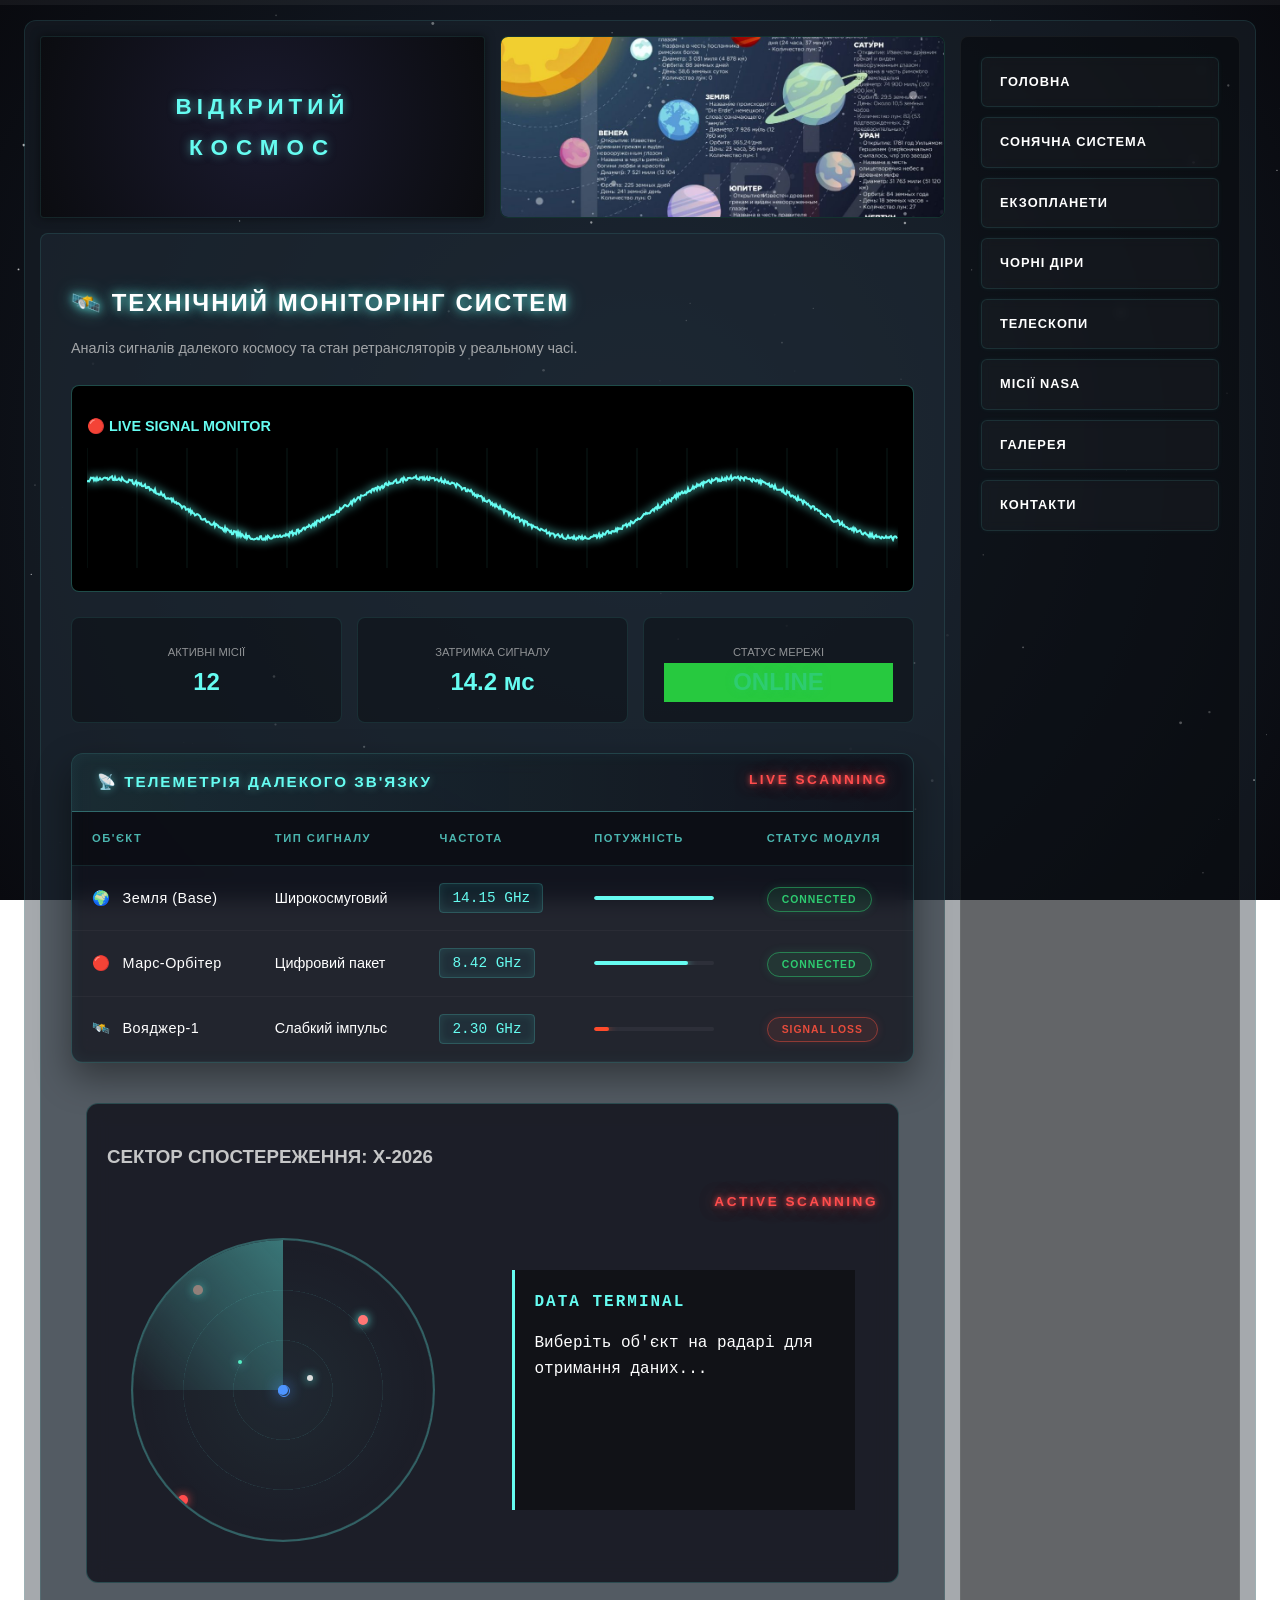
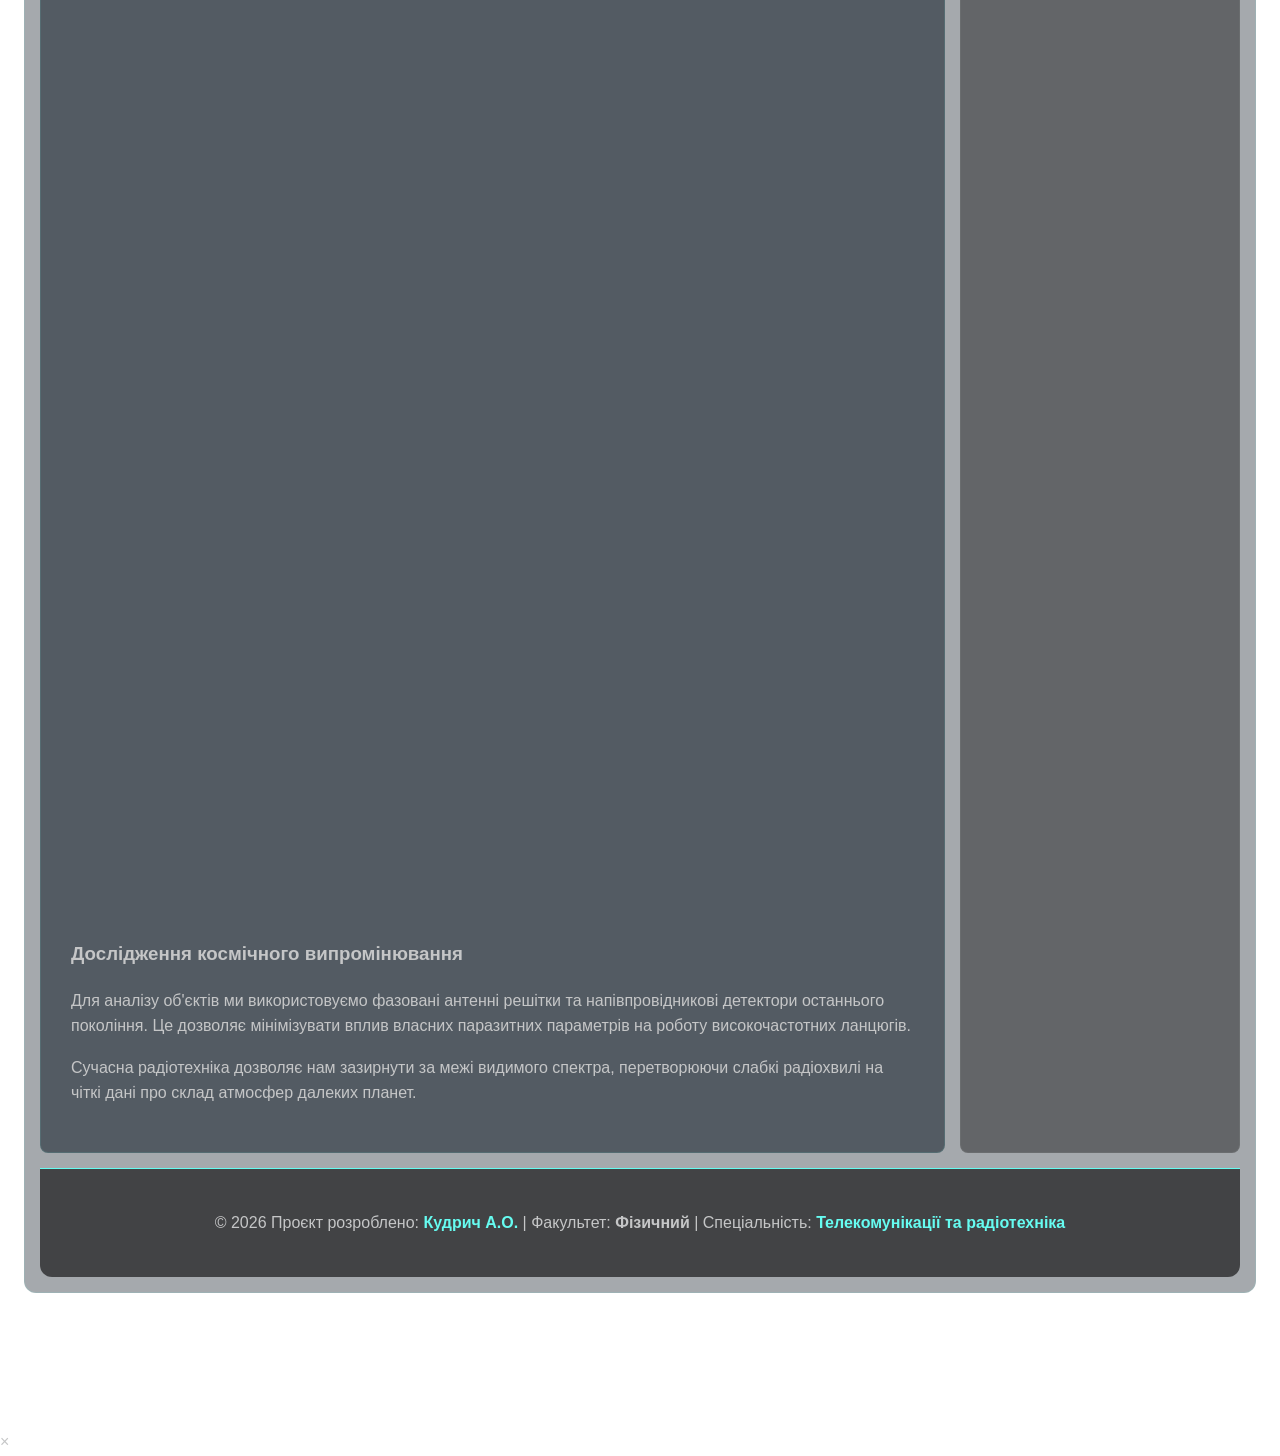
==== index.html @ ce76c68d "Добавив логи" ====
<!DOCTYPE html>
<html lang="uk">
<head>
    <meta charset="UTF-8">
    <meta name="viewport" content="width=device-width, initial-scale=1.0">
    <title>Космічні Дослідження</title>
    <link rel="icon" href="favicon.ico" type="image/x-icon">
    <link rel="stylesheet" href="style.css">
</head>
<body>
<canvas id="stars-canvas"></canvas>
<div id="loader-overlay">
    <div class="loader-content">
        <div class="scanner-line"></div>
        <h2 class="loading-text">INITIALIZING DEEP SPACE LINK...</h2>
        <div class="progress-container">
            <div id="progress-fill"></div>
        </div>
        <p class="system-status">CONNECTED TO UzhNU PHYSICAL FACULTY STATION</p>
    </div>
</div>
    <div class="scroll-container">
    <div class="scroll-indicator" id="progress-bar"></div>
	</div>
    
    <div class="layout-wrapper">
        
        <header class="header">
    <a href="index.html" class="logo-link">
        <h1>
            <span class="glitch-word" data-text="ВІДКРИТИЙ">ВІДКРИТИЙ</span>
            <span class="neon-word">КОСМОС</span>
        </h1>
    </a>
</header>
               
        <div class="image-box">
            <img src="space-img.jpg" alt="Галактика" id="theme-image">
        </div>

        <nav class="menu">
            <ul>
                <li><a href="#">Головна</a></li>
                <li><a href="#">Сонячна система</a></li>
                <li><a href="#">Екзопланети</a></li>
                <li><a href="#">Чорні діри</a></li>
                <li><a href="#">Телескопи</a></li>
                <li><a href="#">Місії NASA</a></li>
                <li><a href="#">Галерея</a></li>
                <li><a href="#">Контакти</a></li>
            </ul>
        </nav>

        <main class="main-content">
            <section class="intro-section">
                <h2>🛰️ ТЕХНІЧНИЙ МОНІТОРІНГ СИСТЕМ</h2>
                <p>Аналіз сигналів далекого космосу та стан ретрансляторів у реальному часі.</p>
            </section>
    
            <div class="signal-container">
                <h3 style="color: var(--accent); font-size: 0.9rem; margin-bottom: 10px;">🔴 LIVE SIGNAL MONITOR</h3>
                <div class="signal-monitor-box">
                    <canvas id="oscilloscope"></canvas>
                </div>
            </div>

            <div class="stats-grid">
                <div class="stat-card">
                    <span class="stat-label">Активні місії</span>
                    <span class="stat-value">12</span>
                </div>
                <div class="stat-card">
                    <span class="stat-label">Затримка сигналу</span>
                    <span class="stat-value" id="signal-delay">14.2 мс</span>
                </div>
                <div class="stat-card">
                    <span class="stat-label">Статус мережі</span>
                    <span class="stat-value green">ONLINE</span>
                </div>
            </div>

            <div class="table-container">
                <div class="table-header-box">
                    <h3>📡 ТЕЛЕМЕТРІЯ ДАЛЕКОГО ЗВ'ЯЗКУ</h3>
                    <span class="live-indicator">LIVE SCANNING</span>
                </div>
                <table class="space-table">
                    <thead>
                        <tr>
                            <th>ОБ'ЄКТ</th>
                            <th>ТИП СИГНАЛУ</th>
                            <th>ЧАСТОТА</th>
                            <th>ПОТУЖНІСТЬ</th>
                            <th>СТАТУС МОДУЛЯ</th>
                        </tr>
                    </thead>
                    <tbody>
                        <tr>
                            <td><div class="obj-name"><span>🌍</span> Земля (Base)</div></td>
                            <td>Широкосмуговий</td>
                            <td><code class="freq" id="freq-earth">14.15 GHz</code></td>
                            <td>
                                <div class="signal-bar"><div class="fill power-bar" style="width: 100%"></div></div>
                            </td>
                            <td><span class="badge status-ok">CONNECTED</span></td>
                        </tr>
                        <tr>
                            <td><div class="obj-name"><span>🔴</span> Марс-Орбітер</div></td>
                            <td>Цифровий пакет</td>
                            <td><code class="freq" id="freq-mars">8.42 GHz</code></td>
                            <td>
                                <div class="signal-bar"><div class="fill power-bar" style="width: 78%"></div></div>
                            </td>
                            <td><span class="badge status-ok">CONNECTED</span></td>
                        </tr>
                        <tr>
                            <td><div class="obj-name"><span>🛰️</span> Вояджер-1</div></td>
                            <td>Слабкий імпульс</td>
                            <td><code class="freq" id="freq-voyager">2.30 GHz</code></td>
                            <td>
                                <div class="signal-bar"><div class="fill warning power-bar" style="width: 12%"></div></div>
                            </td>
                            <td><span class="badge status-error">SIGNAL LOSS</span></td>
                        </tr>
                    </tbody>
                </table>
            </div>
			
			<section class="radar-section">
    <div class="radar-card">
        <div class="radar-header">
            <h3><i class="fas fa-satellite-dish"></i> СЕКТОР СПОСТЕРЕЖЕННЯ: X-2026</h3>
            <span class="live-indicator">ACTIVE SCANNING</span>
        </div>
        
        <div class="radar-main">
            <div class="radar-display">
                <div class="radar-sweep"></div>
                <div class="radar-circles"></div>
                
                <div class="satellite-point" id="earth-target" onclick="showInfo('EARTH-01', 'Земля (Base)', '0 km', '14.15 GHz', 'STABLE')"></div>
				<div class="satellite-point" id="moon-target" onclick="showInfo('LUNA-02', 'Місяць', '384,400 km', '2.1 GHz', 'STABLE')"></div>
				<div class="satellite-point" id="mars-target" onclick="showInfo('MARS-ORB', 'Марс-Орбітер', '225 млн км', '8.42 GHz', 'STABLE')"></div>
				<div class="satellite-point" id="starlink-target" onclick="showInfo('SL-1024', 'Starlink-K1', '550 km', '12.5 GHz', 'ACTIVE')"></div>
				<div class="satellite-point" id="cassini-target" onclick="showInfo('CSSN-09', 'Кассіні (Archive)', '1.4 млрд км', 'X-band', 'NO SIGNAL')"></div>
				<div class="satellite-point" id="voyager-target" onclick="showInfo('VYGR-1', 'Вояджер-1', '24 млрд км', '2.29 GHz', 'WEAK')"></div>
            </div>

            <div class="info-panel" id="info-panel">
                <div class="panel-glitch">DATA TERMINAL</div>
                <div id="target-details">
                    <p class="placeholder">Виберіть об'єкт на радарі для отримання даних...</p>
                </div>
				
            </div>
        </div>
    </div>
</section>

<section id="solar-system-view" class="fade-in-section" style="margin-top: 50px;">
    <h2 style="color: #66fcf1; font-family: monospace; text-align: center;">СИСТЕМА МОНІТОРИНГУ СОНЯЧНОЇ СИСТЕМИ</h2>
    <div style="width: 100%; height: 600px; border: 1px solid #66fcf1; border-radius: 10px; overflow: hidden; box-shadow: 0 0 20px rgba(102, 252, 241, 0.3);">
        <iframe 
            src="https://eyes.nasa.gov/apps/solar-system/#/home" 
            width="100%" 
            height="100%" 
            frameborder="0" 
            allowfullscreen>
        </iframe>
    </div>
</section>

<section class="log-section fade-in-section">
    <div class="terminal-window">
        <div class="terminal-header">
            <span class="dot red"></span>
            <span class="dot yellow"></span>
            <span class="dot green"></span>
            <span class="terminal-title">SYSTEM_LOG_STREAM: VOYAGER_LINK</span>
        </div>
        <div id="log-container" class="terminal-body">
            </div>
    </div>
</section>

            <section class="details-section">
                <h3>Дослідження космічного випромінювання</h3>
                <p>Для аналізу об'єктів ми використовуємо фазовані антенні решітки та напівпровідникові детектори останнього покоління. Це дозволяє мінімізувати вплив власних паразитних параметрів на роботу високочастотних ланцюгів.</p>
                <p>Сучасна радіотехніка дозволяє нам зазирнути за межі видимого спектра, перетворюючи слабкі радіохвилі на чіткі дані про склад атмосфер далеких планет.</p>
            </section>
        </main>

        <footer class="footer">
            <p>© 2026 Проєкт розроблено: <span class="highlight">Кудрич А.О.</span> | Факультет: <b>Фізичний</b> | Спеціальність: <span class="highlight">Телекомунікації та радіотехніка</span></p>
        </footer>

    </div>
	
	
	<div class="monitor-card fade-in-section">...</div>
<div class="telemetry-table fade-in-section">...</div>
<div class="radar-section fade-in-section">...</div>

    <div id="imageModal" class="modal">
        <span class="close">&times;</span>
        <img class="modal-content" id="img01">
    </div>
	
	<div id="signal-modal" class="modal-overlay">
    <div class="modal-window">
        <div class="modal-header">
            <span class="status-dot"></span>
            <span class="title">SYSTEM TRANSMISSION</span>
        </div>
        <div class="modal-body">
            <i class="fas fa-satellite-dish pulse-icon"></i>
            <p id="signal-status-text">Ініціалізація зв'язку...</p>
            <div class="mini-progress">
                <div class="mini-bar"></div>
            </div>
        </div>
        <div class="modal-footer">
            <button onclick="closeSignalModal()" class="modal-btn">ПРИЙНЯТИ</button>
        </div>
    </div>
</div>	
<script>
    window.onscroll = function() {
        let winScroll = document.body.scrollTop || document.documentElement.scrollTop;
        let height = document.documentElement.scrollHeight - document.documentElement.clientHeight;
        let scrolled = (winScroll / height) * 100;
        document.getElementById("progress-bar").style.width = scrolled + "%";
    };
</script>
    <script src="script.js"></script>
</body>
</html>
---- style.css ----
/* --- 1. ПЕРЕМІННІ --- */
:root {
    --bg-dark: #0b0c10;
    --bg-panel: #1f2833;
    --accent: #66fcf1;
    --text-main: #c5c6c7;
    --text-light: #ffffff;
    --header-gradient: linear-gradient(135deg, #0f0c29, #302b63, #24243e);
}

body {
    margin: 0;
    font-family: 'Segoe UI', Roboto, sans-serif;
    color: #c5c6c7;
    line-height: 1.6;
    background: radial-gradient(circle at 50% 50%, #1b2735 0%, #090a0f 100%);
    background-attachment: fixed;
}

/* --- 2. СТРУКТУРА LAYOUT --- */
.layout-wrapper {
    max-width: 1200px;
    margin: 20px auto;
    padding: 15px;
    background-color: rgba(31, 40, 51, 0.4);
    border: 1px solid rgba(102, 252, 241, 0.1);
    border-radius: 12px;
    display: grid;
    grid-template-columns: 1fr 1fr 280px;
    grid-template-areas: 
        "header image menu"
        "main main menu"
        "footer footer footer";
    gap: 15px;
}

/* --- 3. HEADER & IMAGE --- */
.header {
    grid-area: header;
    background: radial-gradient(circle at center, #1a1a2e 0%, #0b0c10 100%);
    padding: 15px;
    display: flex;
    align-items: center;
    justify-content: center;
    border-radius: 4px;
    text-align: center;
    border: 1px solid rgba(102, 252, 241, 0.1);
    box-shadow: 0 0 10px rgba(0, 0, 0, 0.5);
    overflow: hidden; /* Щоб гліч не вилазив */
    position: relative;
}

.logo-link { text-decoration: none; color: white; width: 100%; text-align: center; }

.header h1 {
    margin: 0;
    font-size: 1.8rem;
    font-weight: 300;
    text-transform: uppercase;
    letter-spacing: 5px;
}

.glitch-word {
    color: white;
    font-size: 1.8rem;
    position: relative;
    display: inline-block;
    animation: glitch-pulse 5s infinite alternate; /* Легке мерехтіння */
}

.glitch-word::before,
.glitch-word::after {
    content: attr(data-text); /* Текст береться з HTML атрибуту */
    position: absolute;
    top: 0;
    left: 0;
    width: 100%;
    height: 100%;
    opacity: 0.8;
}

/* Червоний зсув глічу */
.glitch-word::before {
    color: var(--glitch-red);
    z-index: -1;
    transform: translate(-1px, 1px);
    animation: glitch-red 0.3s steps(2, end) infinite;
}

/* Синій зсув глічу */
.glitch-word::after {
    color: var(--glitch-blue);
    z-index: -2;
    transform: translate(1px, -1px);
    animation: glitch-blue 0.3s steps(2, end) infinite;
}

.neon-word {
    display: block; /* Зробимо його на новому рядку */
    font-weight: 800;
    color: var(--accent);
    font-size: 1.4rem;
    letter-spacing: 8px;
    margin-top: 5px;
    /* ПОТУЖНЕ НЕОНОВЕ СЯЙВО */
    text-shadow: 
        0 0 5px var(--accent), 
        0 0 10px var(--accent), 
        0 0 20px var(--accent), 
        0 0 40px rgba(102, 252, 241, 0.5);
    animation: neon-pulse 1.5s ease-in-out infinite alternate;
}
@keyframes neon-pulse {
    from {
        text-shadow: 0 0 5px var(--accent), 0 0 10px var(--accent), 0 0 20px var(--accent), 0 0 40px rgba(102, 252, 241, 0.5);
    }
    to {
        text-shadow: 0 0 10px var(--accent), 0 0 20px var(--accent), 0 0 30px rgba(102, 252, 241, 0.8), 0 0 60px rgba(102, 252, 241, 0.6);
    }
}

.header h1 span {
    display: block;
    color: var(--accent);
    font-weight: 800;
    font-size: 1.4rem;
    text-shadow: 0 0 10px rgba(102, 252, 241, 0.5);
}

.image-box {
    grid-area: image;
    background: #000;
    border-radius: 8px;
    max-height: 180px;
    overflow: hidden; /* Обов'язково, щоб картинка не вилазила за межі при збільшенні */
    border: 1px solid rgba(102, 252, 241, 0.2);
    cursor: pointer; /* Показує, що на фото можна клікнути */
}
.image-box img {
    width: 100%;
    height: 100%;
    object-fit: cover;
    transition: transform 0.5s cubic-bezier(0.165, 0.84, 0.44, 1); /* Плавний перехід */
}

.image-box:hover img {
    transform: scale(1.1); /* Збільшення фото на 10% */
    filter: brightness(1.1); /* Трохи додаємо яскравості */
}

/* --- 4. МЕНЮ (GLASSMORPHISM) --- */
.menu {
    grid-area: menu;
    background: rgba(0, 0, 0, 0.4);
    padding: 20px;
    border-radius: 8px;
    border: 1px solid rgba(255, 255, 255, 0.05);
}

.menu ul {
    list-style: none;
    padding: 0;
    margin: 0;
    display: flex;
    flex-direction: column;
    gap: 10px;
}

.menu li a {
   display: block;
    padding: 14px 18px;
    background: rgba(255, 255, 255, 0.03);
    color: var(--text-light);
    text-decoration: none;
    text-transform: uppercase;
    font-size: 0.8rem;
    font-weight: 600;
    letter-spacing: 1px;
    border-radius: 6px;
    border: 1px solid rgba(102, 252, 241, 0.1);
    backdrop-filter: blur(5px);
    transition: all 0.3s ease;
    box-shadow: 0 0 5px rgba(102, 252, 241, 0.05);
}

.menu li a:hover {
   background: rgba(102, 252, 241, 0.1);
    color: var(--accent);
    border-color: var(--accent);
    box-shadow: 0 0 15px rgba(102, 252, 241, 0.3);
    text-shadow: 0 0 8px rgba(102, 252, 241, 0.5);
    transform: translateY(-2px); 
}

/* --- 5. ОСНОВНИЙ КОНТЕНТ ТА ЯСКРАВИЙ ЗАГОЛОВОК --- */
.main-content {
    grid-area: main;
    background: rgba(31, 40, 51, 0.6);
    padding: 30px;
    border-radius: 8px;
    border: 1px solid rgba(102, 252, 241, 0.1);
}

.intro-section h2 {
    color: #ffffff; /* Чистий білий */
    text-transform: uppercase;
    font-size: 1.5rem;
    letter-spacing: 2px;
    margin-bottom: 5px;
    /* Потужне неонове світіння */
    text-shadow: 
        0 0 10px rgba(102, 252, 241, 0.8), 
        0 0 20px rgba(102, 252, 241, 0.4);
}

.intro-section p {
    color: var(--text-main);
    opacity: 0.8;
    font-size: 0.9rem;
}

.signal-container {
    background: #000;
    border: 1px solid rgba(102, 252, 241, 0.3);
    border-radius: 8px;
    padding: 15px;
    margin: 25px 0;
}

#oscilloscope { width: 100%; height: 120px; }

/* Картки статистики */
.stats-grid {
    display: grid;
    grid-template-columns: repeat(3, 1fr);
    gap: 15px;
    margin-bottom: 30px;
}

.stat-card {
    background: rgba(0, 0, 0, 0.3);
    padding: 20px;
    border-radius: 8px;
    border-bottom: 3px solid var(--accent);
    text-align: center;
    border: 1px solid rgba(102, 252, 241, 0.1);
}

.stat-label { font-size: 0.7rem; text-transform: uppercase; opacity: 0.7; }
.stat-value { display: block; font-size: 1.5rem; font-weight: bold; color: var(--accent); }
.stat-value.green { color: #2ecc71; text-shadow: 0 0 10px rgba(46, 204, 113, 0.3); }

/* --- 6. ТАБЛИЦЯ ТЕЛЕМЕТРІЇ (DARK & NEON) --- */
.table-container {
    background: rgba(15, 15, 25, 0.7); /* Глибокий темний колір з прозорістю */
    border-radius: 12px;
    border: 1px solid rgba(102, 252, 241, 0.2);
    overflow: hidden;
    margin-top: 30px;
    box-shadow: 0 15px 35px rgba(0, 0, 0, 0.4), inset 0 0 15px rgba(102, 252, 241, 0.05);
    backdrop-filter: blur(10px); /* Ефект матового скла */
}

.table-header-box {
    background: linear-gradient(90deg, rgba(102, 252, 241, 0.1), transparent);
    padding: 15px 25px;
    border-bottom: 1px solid rgba(102, 252, 241, 0.3);
    display: flex;
    justify-content: space-between;
    align-items: center;
}

.table-header-box h3 {
    margin: 0;
    color: var(--accent);
    font-size: 0.95rem;
    text-transform: uppercase;
    letter-spacing: 2px;
    text-shadow: 0 0 8px rgba(102, 252, 241, 0.4);
}

.space-table {
    width: 100%;
    border-collapse: collapse;
}

.space-table th {
    background: rgba(0, 0, 0, 0.3);
    color: rgba(102, 252, 241, 0.7); /* Напівпрозорий бірюзовий */
    padding: 18px 20px;
    text-align: left;
    font-size: 0.7rem;
    text-transform: uppercase;
    letter-spacing: 1.5px;
    border-bottom: 1px solid rgba(102, 252, 241, 0.1);
}

.space-table td {
    padding: 20px;
    color: #ffffff;
    font-size: 0.9rem;
    border-bottom: 1px solid rgba(255, 255, 255, 0.03);
    vertical-align: middle;
}

.obj-name {
    display: flex;
    align-items: center;
    gap: 12px;
    font-weight: 500;
    letter-spacing: 0.5px;
}

.freq {
    color: var(--accent);
    font-family: 'Consolas', 'Monaco', monospace;
    background: rgba(0, 255, 242, 0.05);
    padding: 6px 12px;
    border-radius: 4px;
    border: 1px solid rgba(102, 252, 241, 0.2);
    box-shadow: inset 0 0 10px rgba(102, 252, 241, 0.1);
}

.signal-bar {
    width: 120px;
    height: 4px;
    background: rgba(255, 255, 255, 0.05);
    border-radius: 10px;
    overflow: hidden;
    position: relative;
}

.fill {
    height: 100%;
    background: var(--accent);
    box-shadow: 0 0 10px var(--accent);
    border-radius: 10px;
}

.fill.warning {
    background: #ff4b2b;
    box-shadow: 0 0 10px #ff4b2b;
}

.badge {
    padding: 6px 14px;
    border-radius: 20px;
    font-size: 0.65rem;
    font-weight: 800;
    text-transform: uppercase;
    letter-spacing: 1px;
}

 .status-ok {
    background: rgba(46, 204, 113, 0.1);
    color: #2ecc71;
    border: 1px solid rgba(46, 204, 113, 0.5);
    box-shadow: 0 0 10px rgba(46, 204, 113, 0.15);
}

.status-error {
    background: rgba(231, 76, 60, 0.1);
    color: #e74c3c;
    border: 1px solid rgba(231, 76, 60, 0.5);
    box-shadow: 0 0 10px rgba(231, 76, 60, 0.15);
}

/* Підсвітка рядка при наведенні */
.space-table tr:hover td {
    background: rgba(102, 252, 241, 0.03);
    transition: background 0.3s;
}

/* Червоний індикатор живого сканування (з гліч-ефектом) */
.live-indicator {
    color: #ff4d4d; /* Яскраво-червоний колір */
    font-size: 0.85rem;
    font-weight: bold;
    letter-spacing: 2.5px;
    text-transform: uppercase;
    text-align: right; /* Вирівнювання по правому краю, як на фото */
    display: block;
    margin-bottom: 5px;

    /* ПОТУЖНЕ ЧЕРВОНЕ СЯЙВО (GLOW) */
    text-shadow: 
        0 0 5px rgba(255, 77, 77, 0.9), 
        0 0 15px rgba(255, 77, 77, 0.6), 
        0 0 30px rgba(255, 77, 77, 0.3);

    /* Анімація мерехтіння */
    animation: live-blink 2s ease-in-out infinite alternate;
}

/* --- 7. FOOTER --- */
footer {
    grid-area: footer;
    padding: 25px;
    text-align: center;
    background: rgba(0, 0, 0, 0.6);
    border-top: 1px solid var(--accent);
    border-radius: 0 0 12px 12px;
}

.highlight { color: var(--accent); font-weight: bold; }

/* --- 8. ПРОГРЕС-БАР СКРОЛУ --- */
.scroll-container { 
    position: fixed; 
    top: 0; 
    left: 0;
    width: 100%; 
    height: 5px; /* Трохи збільшив висоту для видимості */
    background: rgba(255, 255, 255, 0.05); /* Напівпрозорий фон */
    z-index: 9999; 
}

.scroll-indicator { 
    height: 100%; 
    background: var(--accent); /* Твій бірюзовий колір */
    width: 0%; /* Початкова ширина */
    box-shadow: 0 0 15px var(--accent), 0 0 5px #fff; 
    transition: width 0.1s ease-out;
}

@media (max-width: 850px) {
    .layout-wrapper {
        grid-template-columns: 1fr;
        grid-template-areas: "header" "image" "menu" "main" "footer";
    }
}

/* Контейнер секції */
.radar-section {
    margin-top: 40px;
    padding: 0 15px;
}

.radar-card {
    background: rgba(15, 15, 25, 0.8);
    border: 1px solid rgba(102, 252, 241, 0.2);
    border-radius: 12px;
    padding: 20px;
    backdrop-filter: blur(10px);
}

.radar-main {
    display: flex;
    gap: 30px;
    align-items: center;
    justify-content: space-around;
    padding: 20px 0;
}

/* Радар */
.radar-display {
    width: 300px;
    height: 300px;
    border-radius: 50%;
    border: 2px solid rgba(102, 252, 241, 0.3);
    position: relative;
    background: radial-gradient(circle, rgba(102, 252, 241, 0.05) 0%, transparent 70%);
    overflow: hidden;
}

/* Кола сітки */
.radar-circles {
    position: absolute;
    width: 100%;
    height: 100%;
    background-image: repeating-radial-gradient(circle, transparent 0, transparent 49px, rgba(102, 252, 241, 0.1) 50px);
}

/* Промінь, що сканує */
.radar-sweep {
    position: absolute;
    width: 50%;
    height: 50%;
    background: linear-gradient(45deg, transparent, rgba(102, 252, 241, 0.4));
    top: 0; left: 0;
    transform-origin: bottom right;
    border-radius: 100% 0 0 0;
    animation: sweep 4s linear infinite;
}

@keyframes sweep {
    from { transform: rotate(0deg); }
    to { transform: rotate(360deg); }
}

/* Точки супутників */
.satellite-point {
    width: 10px;
    height: 10px;
    background: var(--accent);
    border-radius: 50%;
    position: absolute;
    cursor: pointer;
    box-shadow: 0 0 10px var(--accent);
    z-index: 10;
    transition: transform 0.3s;
}

.satellite-point:hover {
    transform: scale(1.5);
    background: #fff;
}
/* Інфо-панель */
.info-panel {
    width: 300px;
    min-height: 200px;
    background: rgba(0, 0, 0, 0.4);
    border-left: 3px solid var(--accent);
    padding: 20px;
    font-family: 'Courier New', monospace;
    color: var(--text-light);
}

.panel-glitch {
    font-weight: bold;
    color: var(--accent);
    margin-bottom: 15px;
    letter-spacing: 2px;
}

.detail-row {
    margin-bottom: 8px;
    font-size: 0.85rem;
}

.detail-label { color: rgba(102, 252, 241, 0.6); }

/* Координати для нових точок */
#earth-target { top: 50%; left: 50%; transform: translate(-50%, -50%); background: #4d94ff; box-shadow: 0 0 15px #4d94ff; }
#moon-target { top: 45%; left: 58%; width: 6px; height: 6px; background: #ddd; }
#mars-target { top: 25%; left: 75%; background: #ff7675; }
#starlink-target { top: 40%; left: 35%; width: 4px; height: 4px; background: #55efc4; }
#cassini-target { top: 15%; left: 20%; background: #fab1a0; opacity: 0.5; }
#voyager-target { top: 85%; left: 15%; background: #ff4d4d; box-shadow: 0 0 10px #ff4d4d; }

/* Додамо пульсацію для активних об'єктів */
@keyframes pulse {
    0% { transform: scale(1); opacity: 1; }
    100% { transform: scale(1.5); opacity: 0.4; }
}

#earth-target::after {
    content: '';
    position: absolute;
    width: 100%; height: 100%;
    border-radius: 50%;
    border: 1px solid #4d94ff;
    animation: pulse 2s infinite;
}

/* Оверлей (затемнення фону) */
.modal-overlay {
    display: none; /* Сховано за замовчуванням */
    position: fixed;
    top: 0; left: 0;
    width: 100%; height: 100%;
    background: rgba(0, 0, 0, 0.7);
    backdrop-filter: blur(5px);
    z-index: 9999;
    align-items: center;
    justify-content: center;
}

/* Саме вікно */
.modal-window {
    width: 350px;
    background: #0b0c10;
    border: 1px solid #66fcf1;
    box-shadow: 0 0 30px rgba(102, 252, 241, 0.3);
    border-radius: 5px;
    overflow: hidden;
    animation: modalSlideIn 0.3s ease-out;
}

@keyframes modalSlideIn {
    from { opacity: 0; transform: scale(0.8); }
    to { opacity: 1; transform: scale(1); }
}

/* Шапка вікна */
.modal-header {
    background: rgba(102, 252, 241, 0.1);
    padding: 10px 15px;
    border-bottom: 1px solid rgba(102, 252, 241, 0.2);
    display: flex;
    align-items: center;
    gap: 10px;
}

.status-dot {
    width: 8px; height: 8px;
    background: #00ff88;
    border-radius: 50%;
    box-shadow: 0 0 5px #00ff88;
}

.modal-header .title {
    font-size: 0.7rem;
    letter-spacing: 2px;
    color: #66fcf1;
}

/* Тіло вікна */
.modal-body {
    padding: 30px 20px;
    text-align: center;
    color: #c5c6c7;
}

.pulse-icon {
    font-size: 2rem;
    color: #66fcf1;
    margin-bottom: 15px;
    display: block;
}

/* Смужка завантаження */
.mini-progress {
    width: 100%; height: 4px;
    background: rgba(102, 252, 241, 0.1);
    margin-top: 20px;
    border-radius: 2px;
    overflow: hidden;
}

.mini-bar {
    width: 100%; height: 100%;
    background: #66fcf1;
    animation: barFill 1.5s ease-in-out;
}

@keyframes barFill {
    from { width: 0; }
    to { width: 100%; }
}

/* Кнопка */
.modal-btn {
    width: 100%;
    background: transparent;
    border: none;
    border-top: 1px solid rgba(102, 252, 241, 0.2);
    padding: 15px;
    color: #66fcf1;
    cursor: pointer;
    font-size: 0.8rem;
    letter-spacing: 2px;
    transition: 0.3s;
}

.modal-btn:hover {
    background: rgba(102, 252, 241, 0.1);
}

.terminal-btn {
    background: transparent;
    color: #66fcf1;
    border: 1px solid #66fcf1;
    padding: 10px 20px;
    font-family: 'Courier New', monospace;
    font-size: 0.8rem;
    font-weight: bold;
    text-transform: uppercase;
    letter-spacing: 2px;
    cursor: pointer;
    position: relative;
    overflow: hidden;
    transition: all 0.3s ease;
    
    /* Зрізані кути для Sci-Fi вигляду */
    clip-path: polygon(10% 0, 100% 0, 100% 70%, 90% 100%, 0 100%, 0 30%);
    
    /* Тінь/Сяйво */
    box-shadow: inset 0 0 10px rgba(102, 252, 241, 0.2);
}

/* Ефект при наведенні */
.terminal-btn:hover {
    background: rgba(102, 252, 241, 0.1);
    box-shadow: 0 0 20px rgba(102, 252, 241, 0.5), inset 0 0 15px rgba(102, 252, 241, 0.3);
    text-shadow: 0 0 8px #66fcf1;
    padding-left: 25px; /* Легке зміщення тексту */
}

/* Декоративна лінія збоку */
.terminal-btn::before {
    content: '';
    position: absolute;
    top: 0; left: -100%;
    width: 100%; height: 100%;
    background: linear-gradient(90deg, transparent, rgba(102, 252, 241, 0.4), transparent);
    transition: 0.5s;
}

.terminal-btn:hover::before {
    left: 100%;
}

/* Початковий стан для всіх блоків, які мають з'явитися */
.fade-in-section {
    opacity: 0;
    transform: translateY(20px);
    transition: opacity 0.8s ease-out, transform 0.8s ease-out;
}

/* Клас, який ми будемо додавати через JavaScript */
.fade-in-section.visible {
    opacity: 1;
    transform: translateY(0);
}

/* Екран завантаження */
#loader-overlay {
    position: fixed;
    top: 0; left: 0;
    width: 100%; height: 100%;
    background: #0b0c10;
    z-index: 9999;
    display: flex;
    align-items: center; justify-content: center;
    transition: opacity 0.8s ease;
}

.loading-text {
    color: #66fcf1;
    font-family: 'Courier New', monospace;
    letter-spacing: 5px;
    margin-bottom: 20px;
    font-size: 1.2rem;
}

.progress-container {
    width: 300px;
    height: 4px;
    background: rgba(102, 252, 241, 0.1);
    border-radius: 2px;
}

#progress-fill {
    width: 0%;
    height: 100%;
    background: #66fcf1;
    box-shadow: 0 0 15px #66fcf1;
    transition: width 1.5s ease-in-out;
}

/* Стилі для контенту, який з'являється поступово */
.fade-in-section {
    opacity: 0;
    transform: translateY(30px);
    transition: all 0.8s cubic-bezier(0.4, 0, 0.2, 1);
}

.fade-in-section.visible {
    opacity: 1;
    transform: translateY(0);
}

#stars-canvas {
    position: fixed;
    top: 0;
    left: 0;
    width: 100%;
    height: 100%;
    z-index: -1; /* Зірки за контентом */
    pointer-events: none; /* Щоб мишка прозоро проходила крізь них до кнопок */
    background: transparent; 
}

.solar-system-container {
    margin: 40px auto;
    max-width: 1000px;
    border: 1px solid rgba(102, 252, 241, 0.3);
    background: rgba(11, 12, 16, 0.8);
    border-radius: 8px;
    overflow: hidden;
}

.iframe-wrapper {
    position: relative;
    padding-bottom: 56.25%; /* Співвідношення сторін 16:9 */
    height: 0;
}

.iframe-wrapper iframe {
    position: absolute;
    top: 0; left: 0;
    width: 100%; height: 100%;
    border: none;
    filter: hue-rotate(180deg) brightness(0.8) contrast(1.2); /* Підганяємо під твій неоновий колір */
}

.terminal-window {
    background: rgba(10, 10, 15, 0.9);
    border: 1px solid #66fcf1;
    border-radius: 5px;
    margin: 20px auto;
    max-width: 1000px;
    box-shadow: 0 0 15px rgba(102, 252, 241, 0.2);
    font-family: 'Courier New', monospace;
}

.terminal-header {
    background: rgba(102, 252, 241, 0.1);
    padding: 8px;
    border-bottom: 1px solid #66fcf1;
    display: flex;
    align-items: center;
}

.dot { height: 8px; width: 8px; border-radius: 50%; margin-right: 6px; }
.red { background: #ff5f56; }
.yellow { background: #ffbd2e; }
.green { background: #27c93f; }

.terminal-title {
    color: #66fcf1;
    font-size: 0.7rem;
    text-transform: uppercase;
    letter-spacing: 1px;
}

.terminal-body {
    height: 150px;
    padding: 15px;
    overflow-y: hidden; /* Логи будуть витісняти старі самі */
    color: #c5c6c7;
    font-size: 0.85rem;
    line-height: 1.4;
}

.log-entry { margin-bottom: 5px; }
.log-time { color: #45a29e; margin-right: 10px; }
.log-msg-info { color: #66fcf1; }
.log-msg-warn { color: #ffbd2e; }
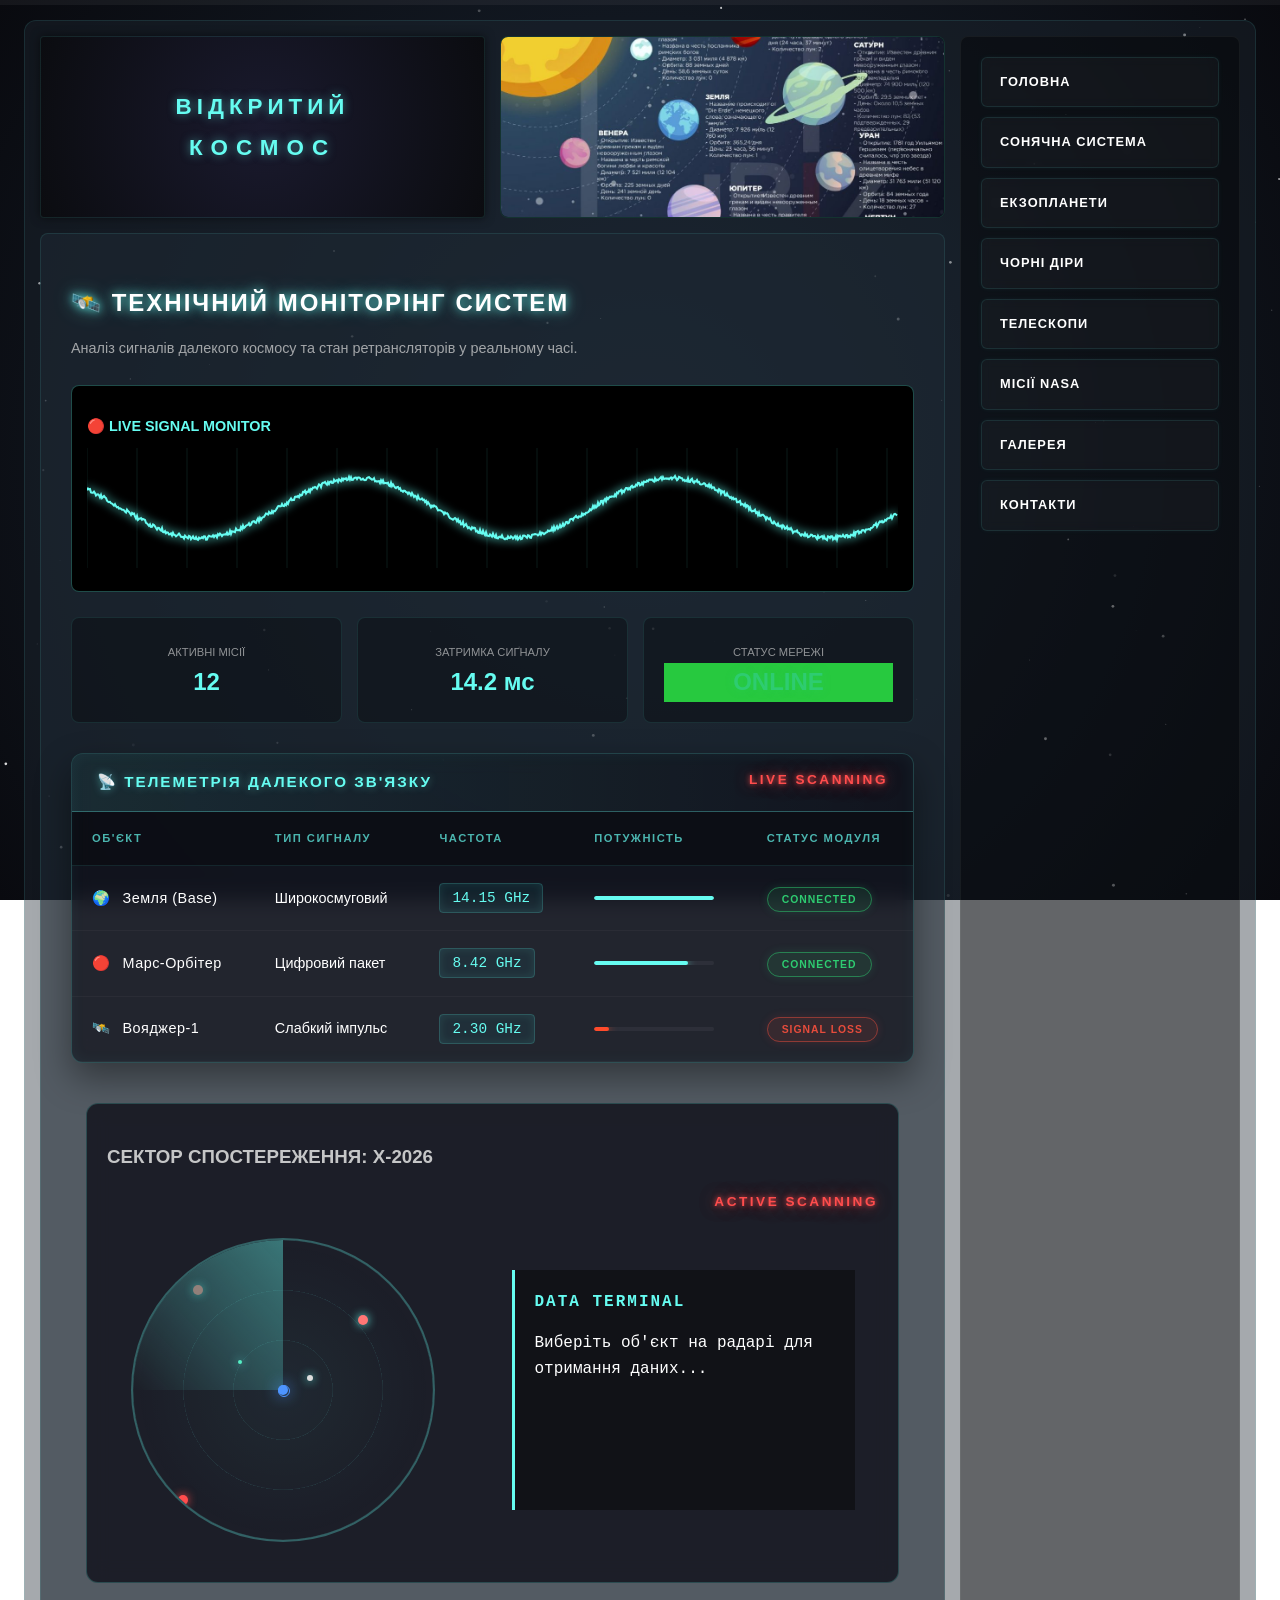
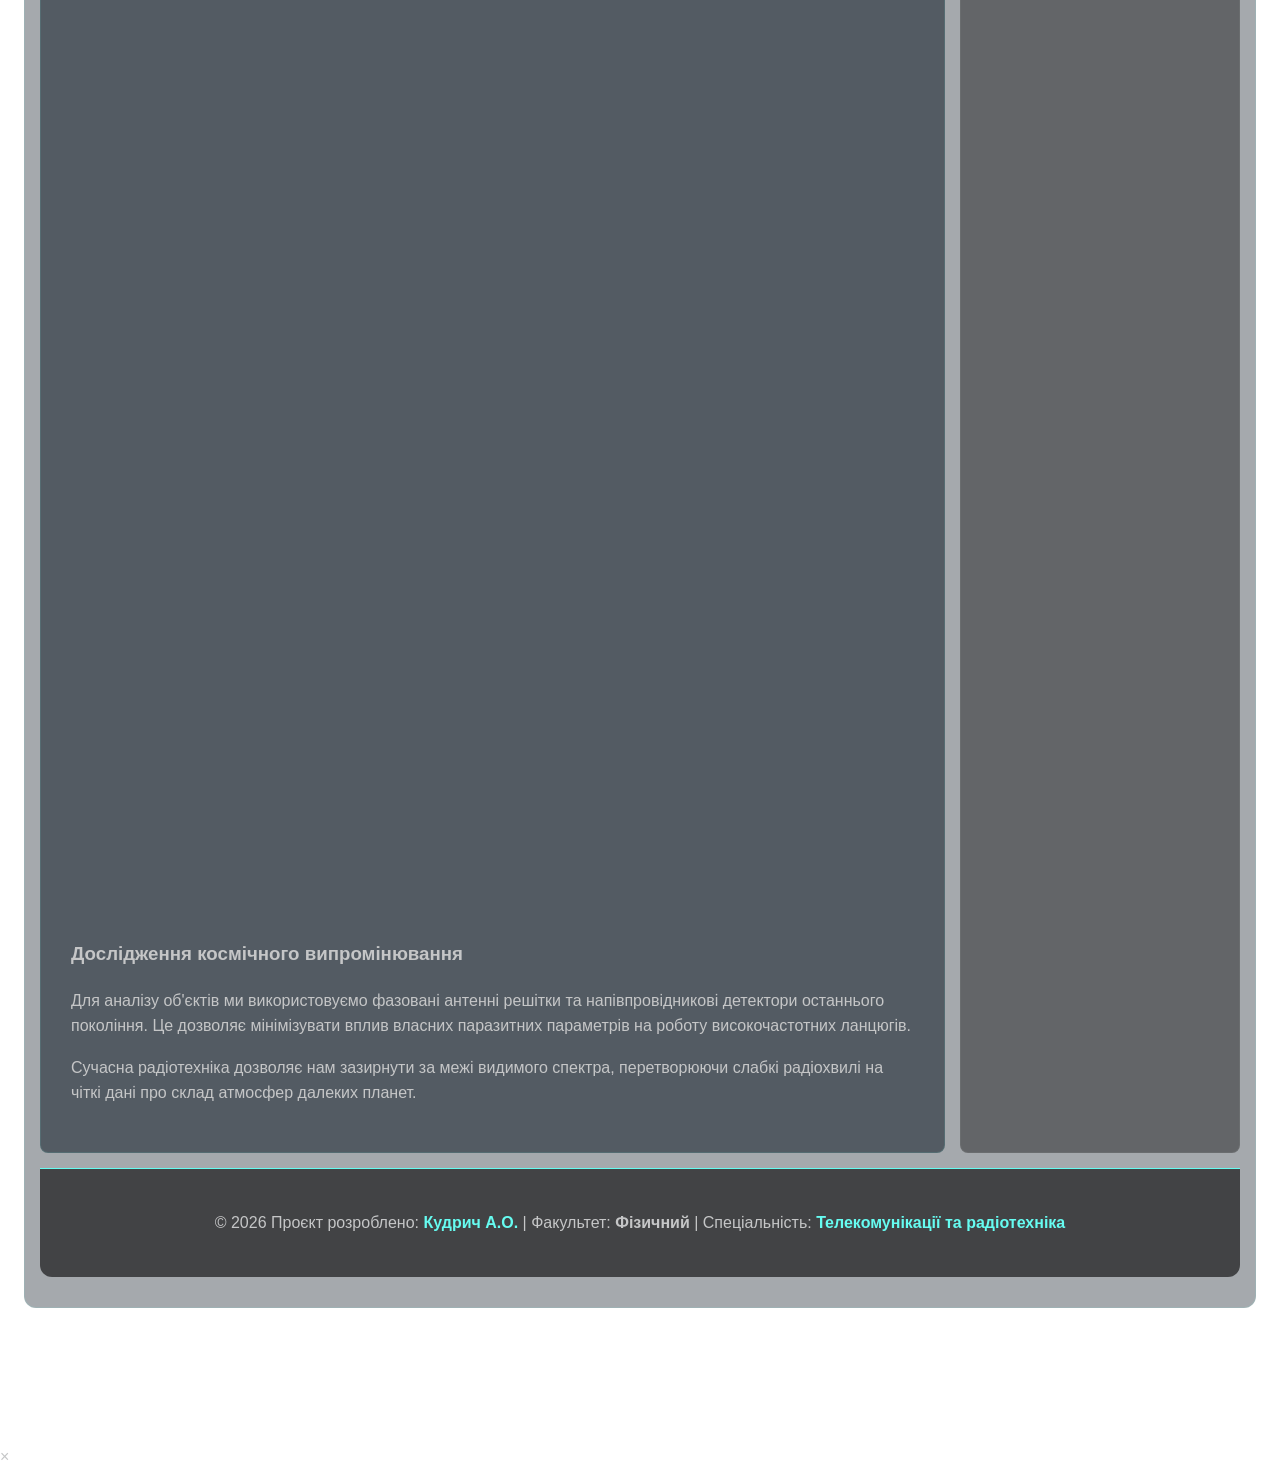
==== commit b179d48e: "Створення нової сторінки Сонячна система" ====
--- a/index.html
+++ b/index.html
@@ -24,7 +24,23 @@
 	</div>
     
     <div class="layout-wrapper">
-        
+	
+        <div id="home-page" class="page-content">
+    </div>
+	
+	
+
+<div id="solar-page" class="page-content" style="display: none;">
+    <h2 class="terminal-title">МОНІТОРИНГ СОНЯЧНОЇ СИСТЕМИ</h2>
+    <div class="iframe-container" style="height: 600px; border: 1px solid #66fcf1;">
+        <iframe src="https://eyes.nasa.gov/apps/solar-system/#/home" width="100%" height="100%" frameborder="0"></iframe>
+    </div>
+</div>
+
+<div id="exo-page" class="page-content" style="display: none;">
+    <h2 class="terminal-title">АРХІВ ЕКЗОПЛАНЕТ</h2>
+    <p>Доступ до бази даних кеплерових об'єктів...</p>
+</div>
         <header class="header">
     <a href="index.html" class="logo-link">
         <h1>
@@ -40,8 +56,8 @@
 
         <nav class="menu">
             <ul>
-                <li><a href="#">Головна</a></li>
-                <li><a href="#">Сонячна система</a></li>
+                <li><a href="index.html">Головна</a></li>
+                <li><a href="solar.html">Сонячна система</a></li>
                 <li><a href="#">Екзопланети</a></li>
                 <li><a href="#">Чорні діри</a></li>
                 <li><a href="#">Телескопи</a></li>
@@ -50,7 +66,7 @@
                 <li><a href="#">Контакти</a></li>
             </ul>
         </nav>
-
+		
         <main class="main-content">
             <section class="intro-section">
                 <h2>🛰️ ТЕХНІЧНИЙ МОНІТОРІНГ СИСТЕМ</h2>
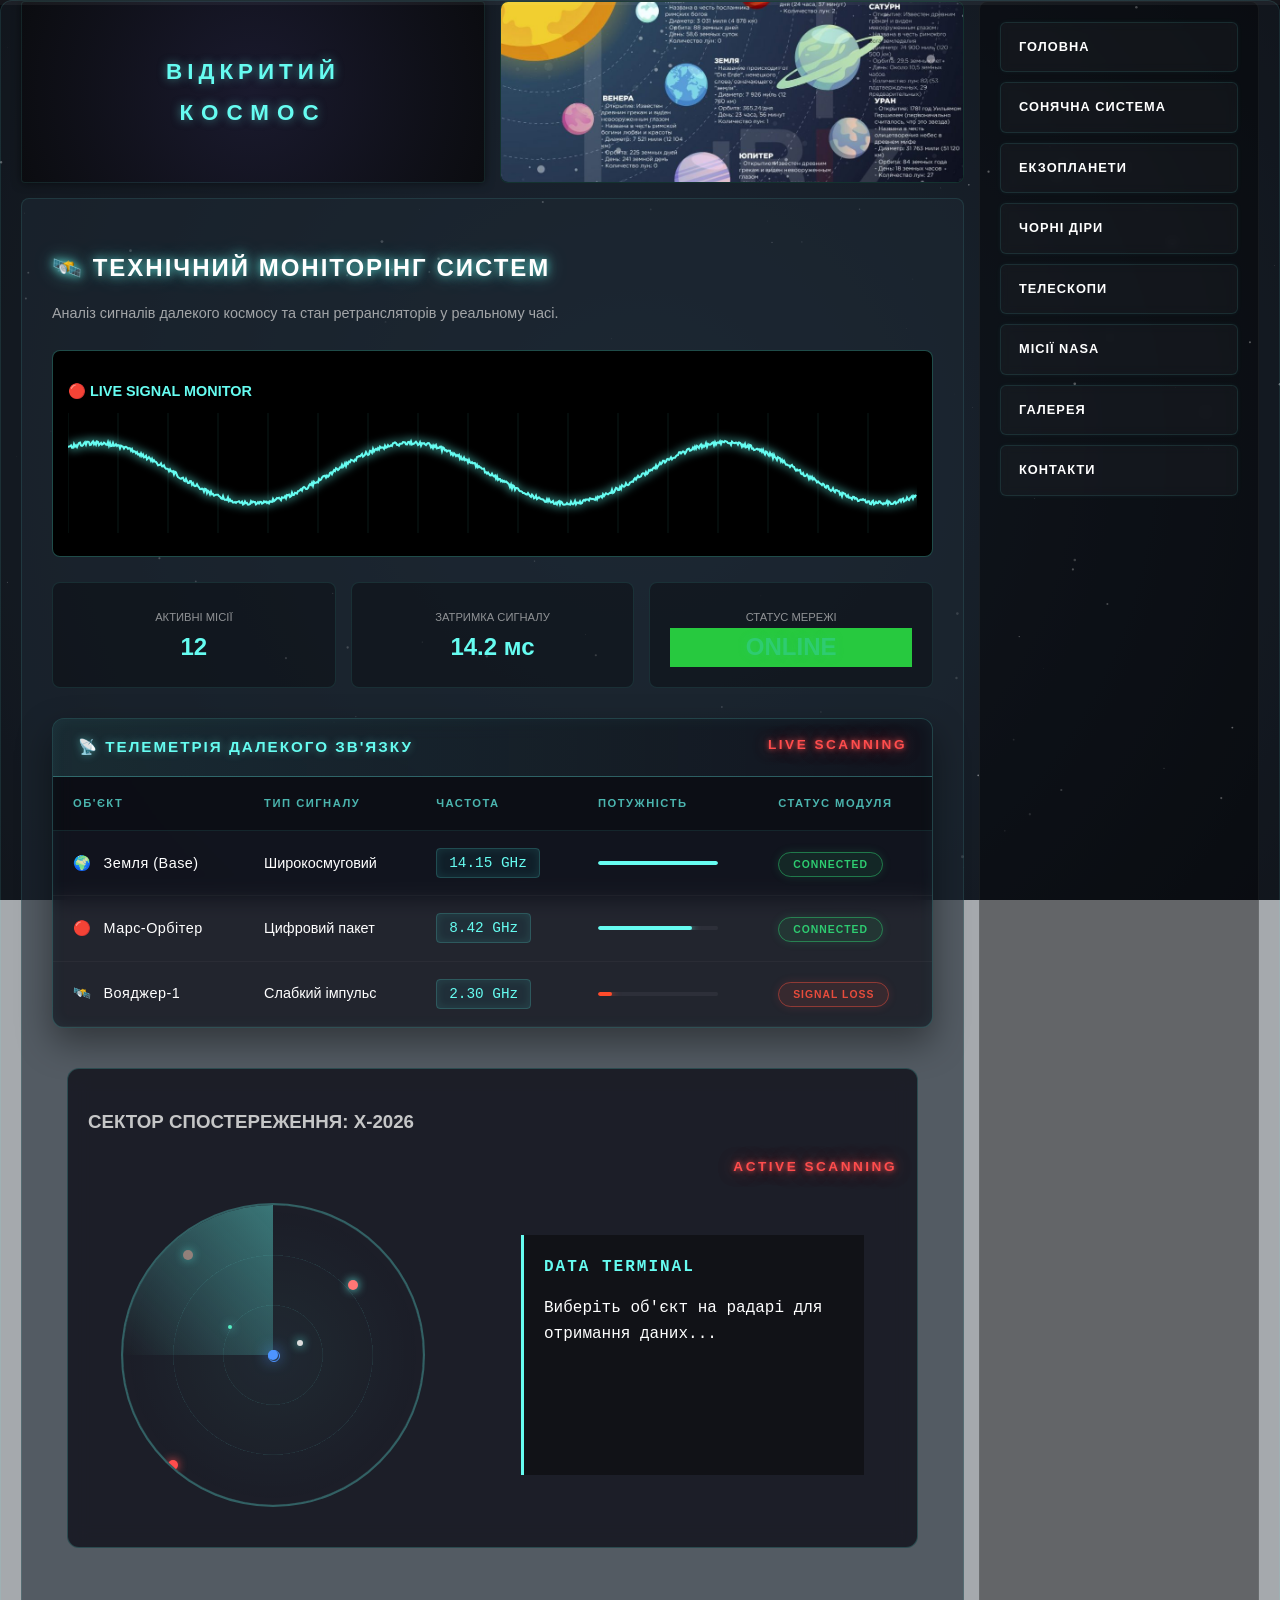
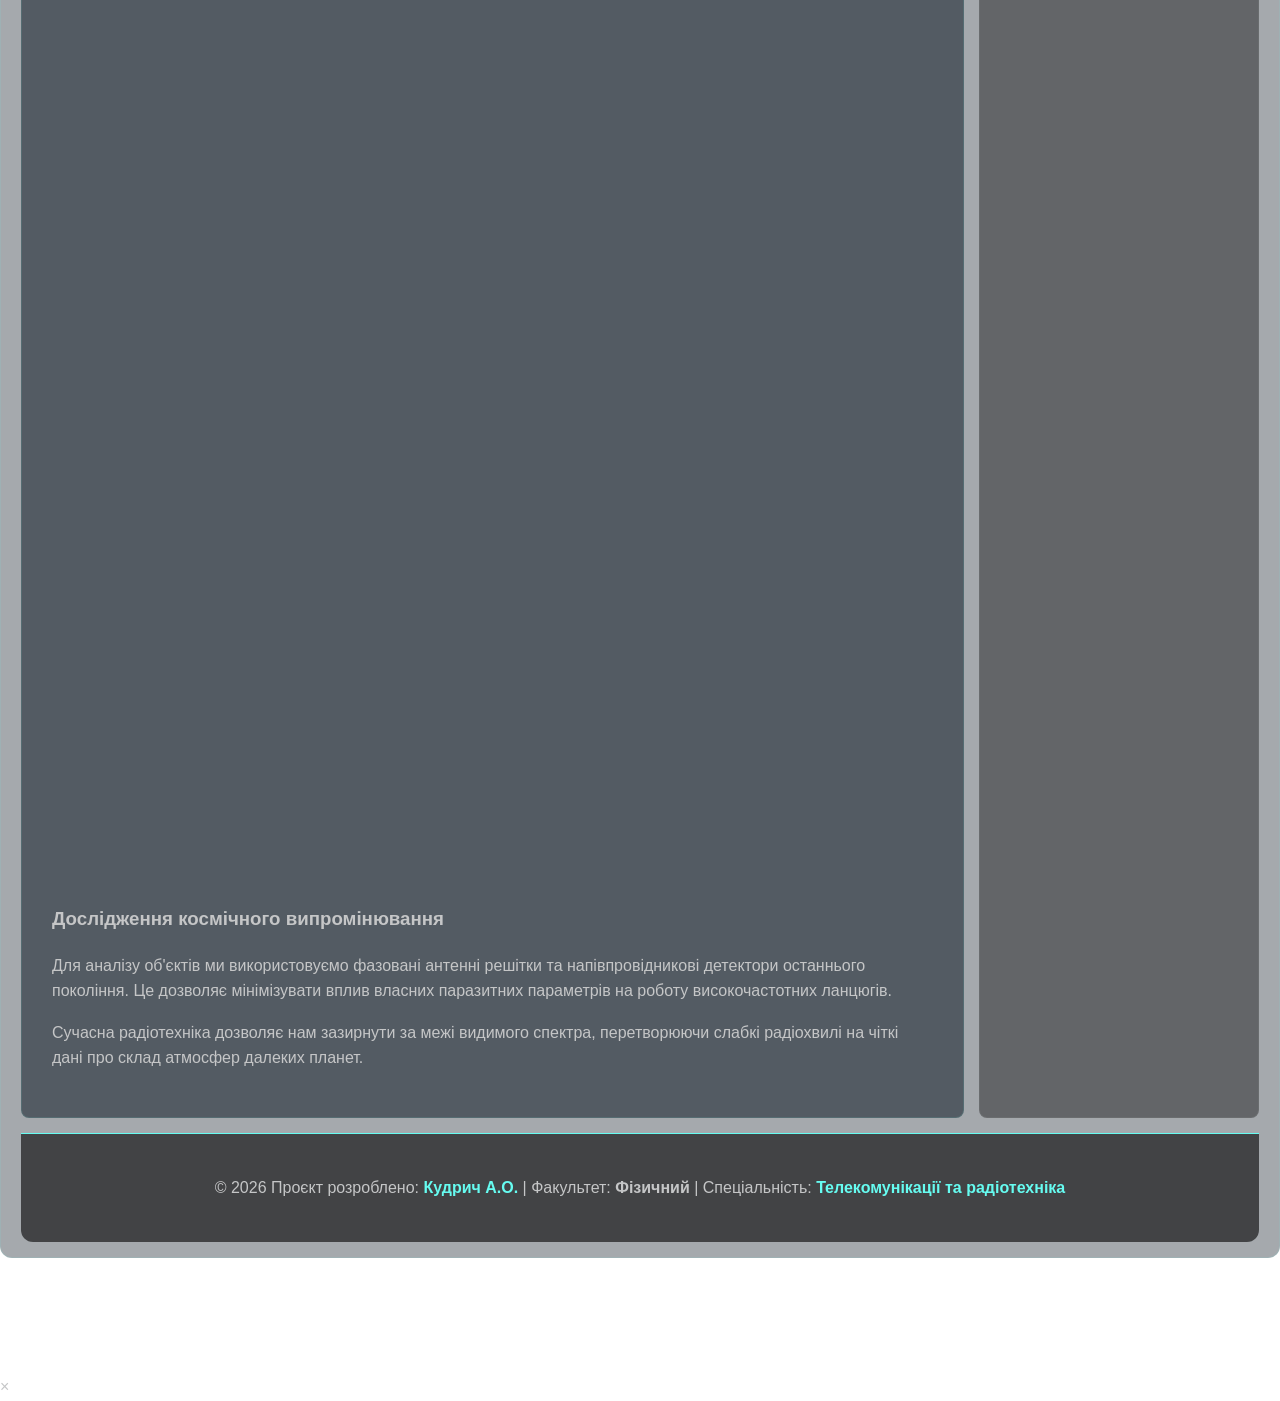
==== commit a207b5c7: "додано новий розділ ЧОРНІ ДІРИ" ====
--- a/index.html
+++ b/index.html
@@ -58,12 +58,12 @@
             <ul>
                 <li><a href="index.html">Головна</a></li>
                 <li><a href="solar.html">Сонячна система</a></li>
-                <li><a href="#">Екзопланети</a></li>
-                <li><a href="#">Чорні діри</a></li>
-                <li><a href="#">Телескопи</a></li>
-                <li><a href="#">Місії NASA</a></li>
-                <li><a href="#">Галерея</a></li>
-                <li><a href="#">Контакти</a></li>
+                <li><a href="exo.html">Екзопланети</a></li>
+                <li><a href="chorni.html">Чорні діри</a></li>
+                <li><a href="teles.html">Телескопи</a></li>
+                <li><a href="mnasa.html">Місії NASA</a></li>
+                <li><a href="gallarey.html">Галерея</a></li>
+                <li><a href="contact.html">Контакти</a></li>
             </ul>
         </nav>
 		
--- a/style.css
+++ b/style.css
@@ -19,9 +19,9 @@
 
 /* --- 2. СТРУКТУРА LAYOUT --- */
 .layout-wrapper {
-    max-width: 1200px;
-    margin: 20px auto;
-    padding: 15px;
+    max-width: 1400px;
+    margin: 0 auto;
+    padding: 0 20px;
     background-color: rgba(31, 40, 51, 0.4);
     border: 1px solid rgba(102, 252, 241, 0.1);
     border-radius: 12px;
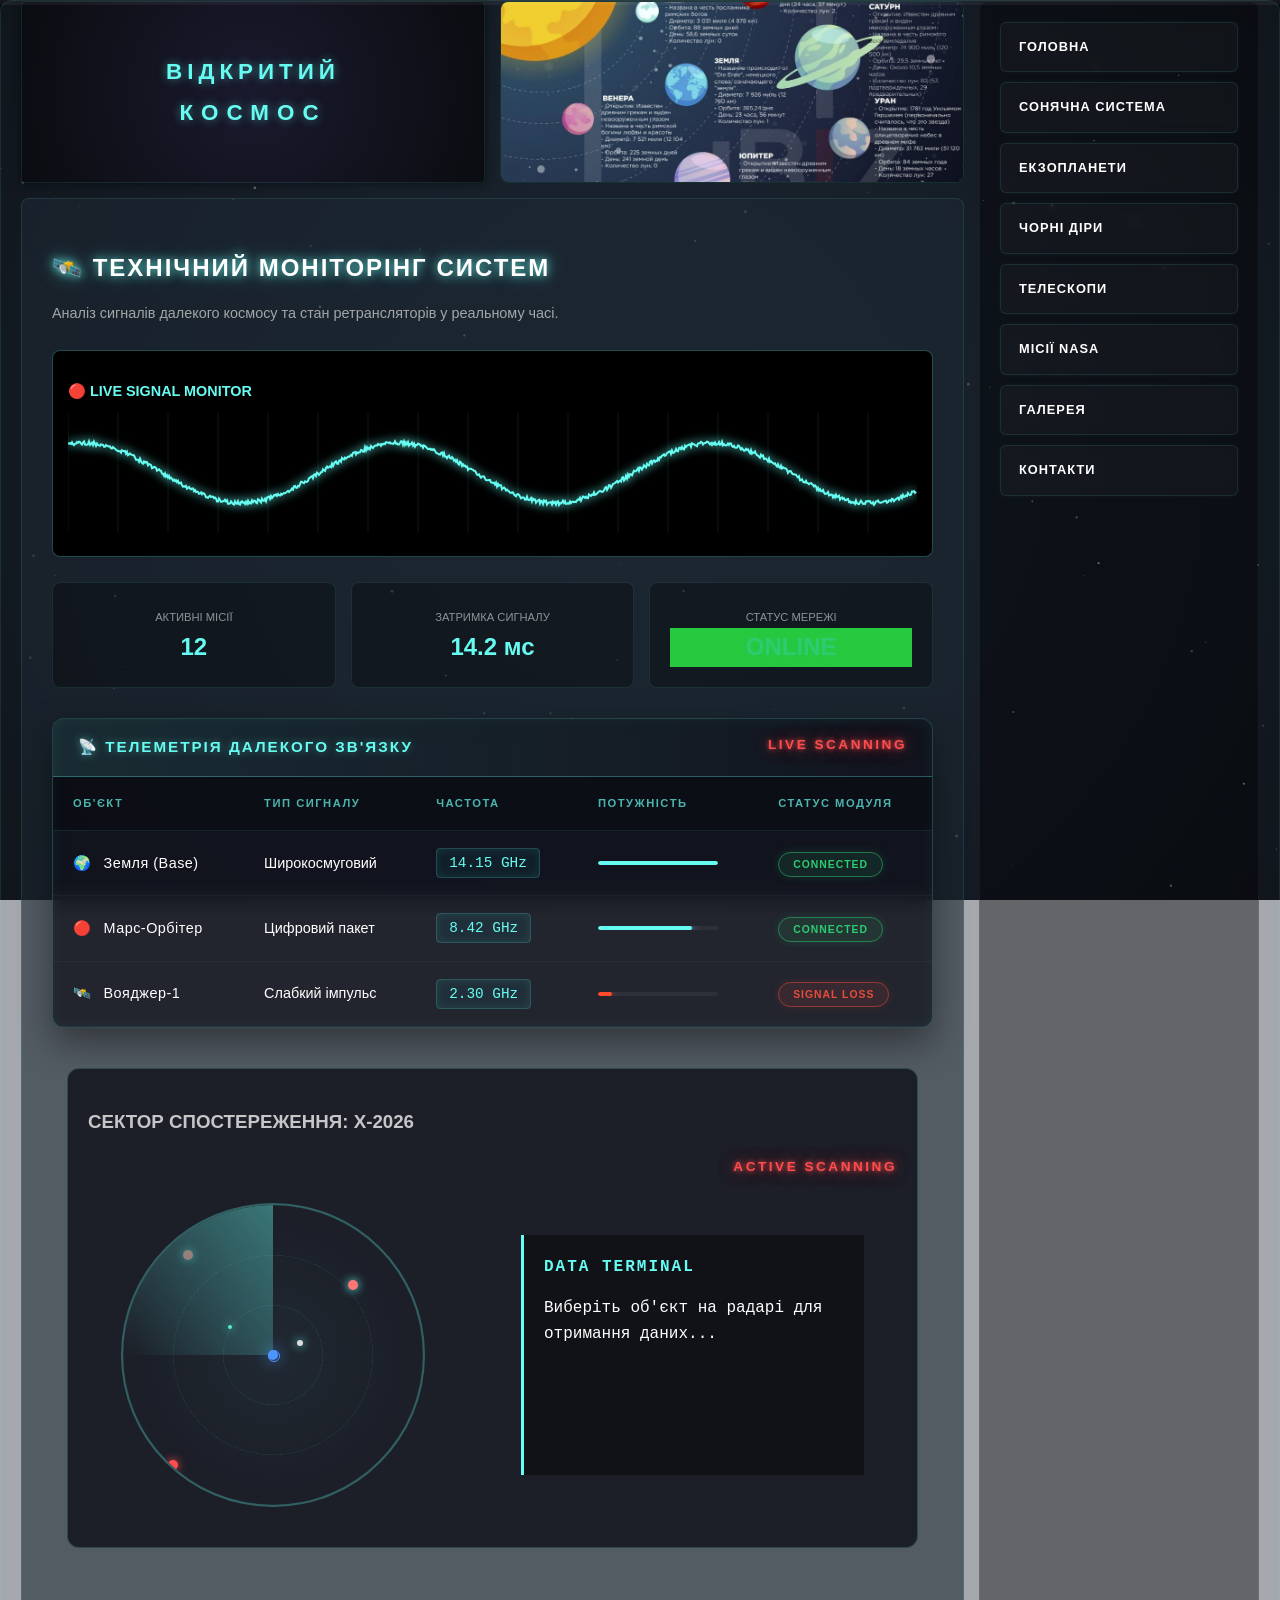
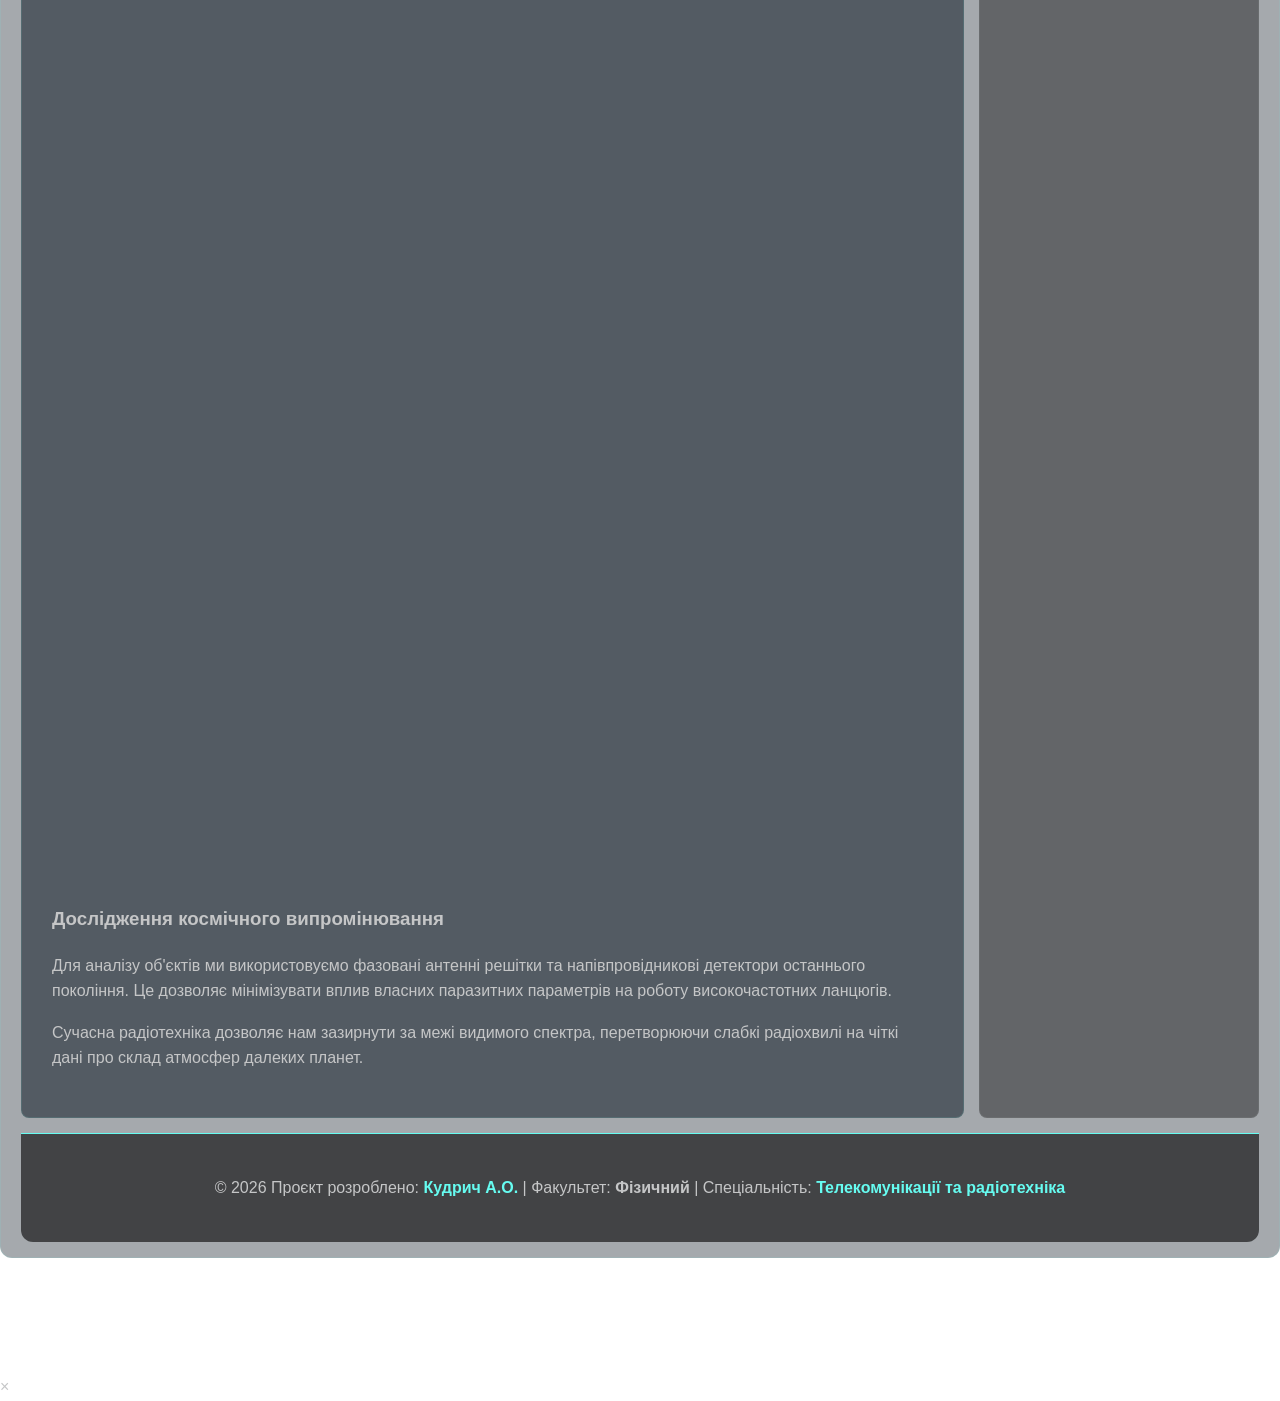
==== commit aab7dc0a: "Фінальні виправлення" ====
--- a/index.html
+++ b/index.html
@@ -212,7 +212,6 @@
 
     </div>
 	
-	
 	<div class="monitor-card fade-in-section">...</div>
 <div class="telemetry-table fade-in-section">...</div>
 <div class="radar-section fade-in-section">...</div>
--- a/style.css
+++ b/style.css
@@ -657,34 +657,46 @@
     background: rgba(102, 252, 241, 0.1);
 }
 
+/* ГОЛОВНИЙ КОНТЕЙНЕР МЕНЮ */
+.sidebar-right {
+    width: 280px;            /* Фіксована ширина, щоб меню не "гуляло" */
+    flex-shrink: 0;
+    border: 1px solid #66fcf1; /* Бірюзова рамка як на скріні */
+    padding: 15px;
+    background: rgba(11, 12, 16, 0.95);
+    border-radius: 4px;
+    display: flex;
+    flex-direction: column;
+    gap: 12px;               /* Відстань між кнопками */
+    box-sizing: border-box;  /* Важливо: падінги не розширюють блок */
+}
+
+/* СТИЛЬ КНОПОК */
 .terminal-btn {
-    background: transparent;
+    display: block;
+    width: 100%;             /* Всі кнопки стають однакової довжини */
+    box-sizing: border-box;
+    padding: 12px;
+    background: rgba(102, 252, 241, 0.05); /* Легкий фон */
+    border: 1px solid rgba(102, 252, 241, 0.3);
     color: #66fcf1;
-    border: 1px solid #66fcf1;
-    padding: 10px 20px;
-    font-family: 'Courier New', monospace;
-    font-size: 0.8rem;
-    font-weight: bold;
+    text-decoration: none;
+    font-size: 0.85rem;
+    text-align: center;      /* Текст по центру як на скріні */
+    letter-spacing: 2px;     /* Космічний відступ між літерами */
     text-transform: uppercase;
-    letter-spacing: 2px;
-    cursor: pointer;
+    transition: all 0.3s ease;
     position: relative;
-    overflow: hidden;
-    transition: all 0.3s ease;
-    
-    /* Зрізані кути для Sci-Fi вигляду */
-    clip-path: polygon(10% 0, 100% 0, 100% 70%, 90% 100%, 0 100%, 0 30%);
-    
-    /* Тінь/Сяйво */
-    box-shadow: inset 0 0 10px rgba(102, 252, 241, 0.2);
-}
-
-/* Ефект при наведенні */
-.terminal-btn:hover {
-    background: rgba(102, 252, 241, 0.1);
-    box-shadow: 0 0 20px rgba(102, 252, 241, 0.5), inset 0 0 15px rgba(102, 252, 241, 0.3);
-    text-shadow: 0 0 8px #66fcf1;
-    padding-left: 25px; /* Легке зміщення тексту */
+    clip-path: polygon(0 0, 100% 0, 100% 70%, 90% 100%, 0 100%); /* Зрізаний кут як на фото */
+}
+
+/* ЕФЕКТ ПРИ НАВЕДЕННІ ТА АКТИВНА СТОРІНКА */
+.terminal-btn:hover, 
+.terminal-btn.active {
+    background: rgba(102, 252, 241, 0.2);
+    border-color: #66fcf1;
+    box-shadow: 0 0 15px rgba(102, 252, 241, 0.3);
+    transform: translateX(5px); /* Легке зміщення вбік */
 }
 
 /* Декоративна лінія збоку */
@@ -837,4 +849,21 @@
 .log-entry { margin-bottom: 5px; }
 .log-time { color: #45a29e; margin-right: 10px; }
 .log-msg-info { color: #66fcf1; }
-.log-msg-warn { color: #ffbd2e; }+.log-msg-warn { color: #ffbd2e; }
+
+/* Анімація появи (з твого скріншоту image_8cee41.png) */
+@keyframes fadeInUp {
+    from {
+        opacity: 0;
+        transform: translateY(20px);
+    }
+    to {
+        opacity: 1;
+        transform: translateY(0);
+    }
+}
+
+.animate-appearance {
+    animation: fadeInUp 1.2s ease-out forwards;
+}
+
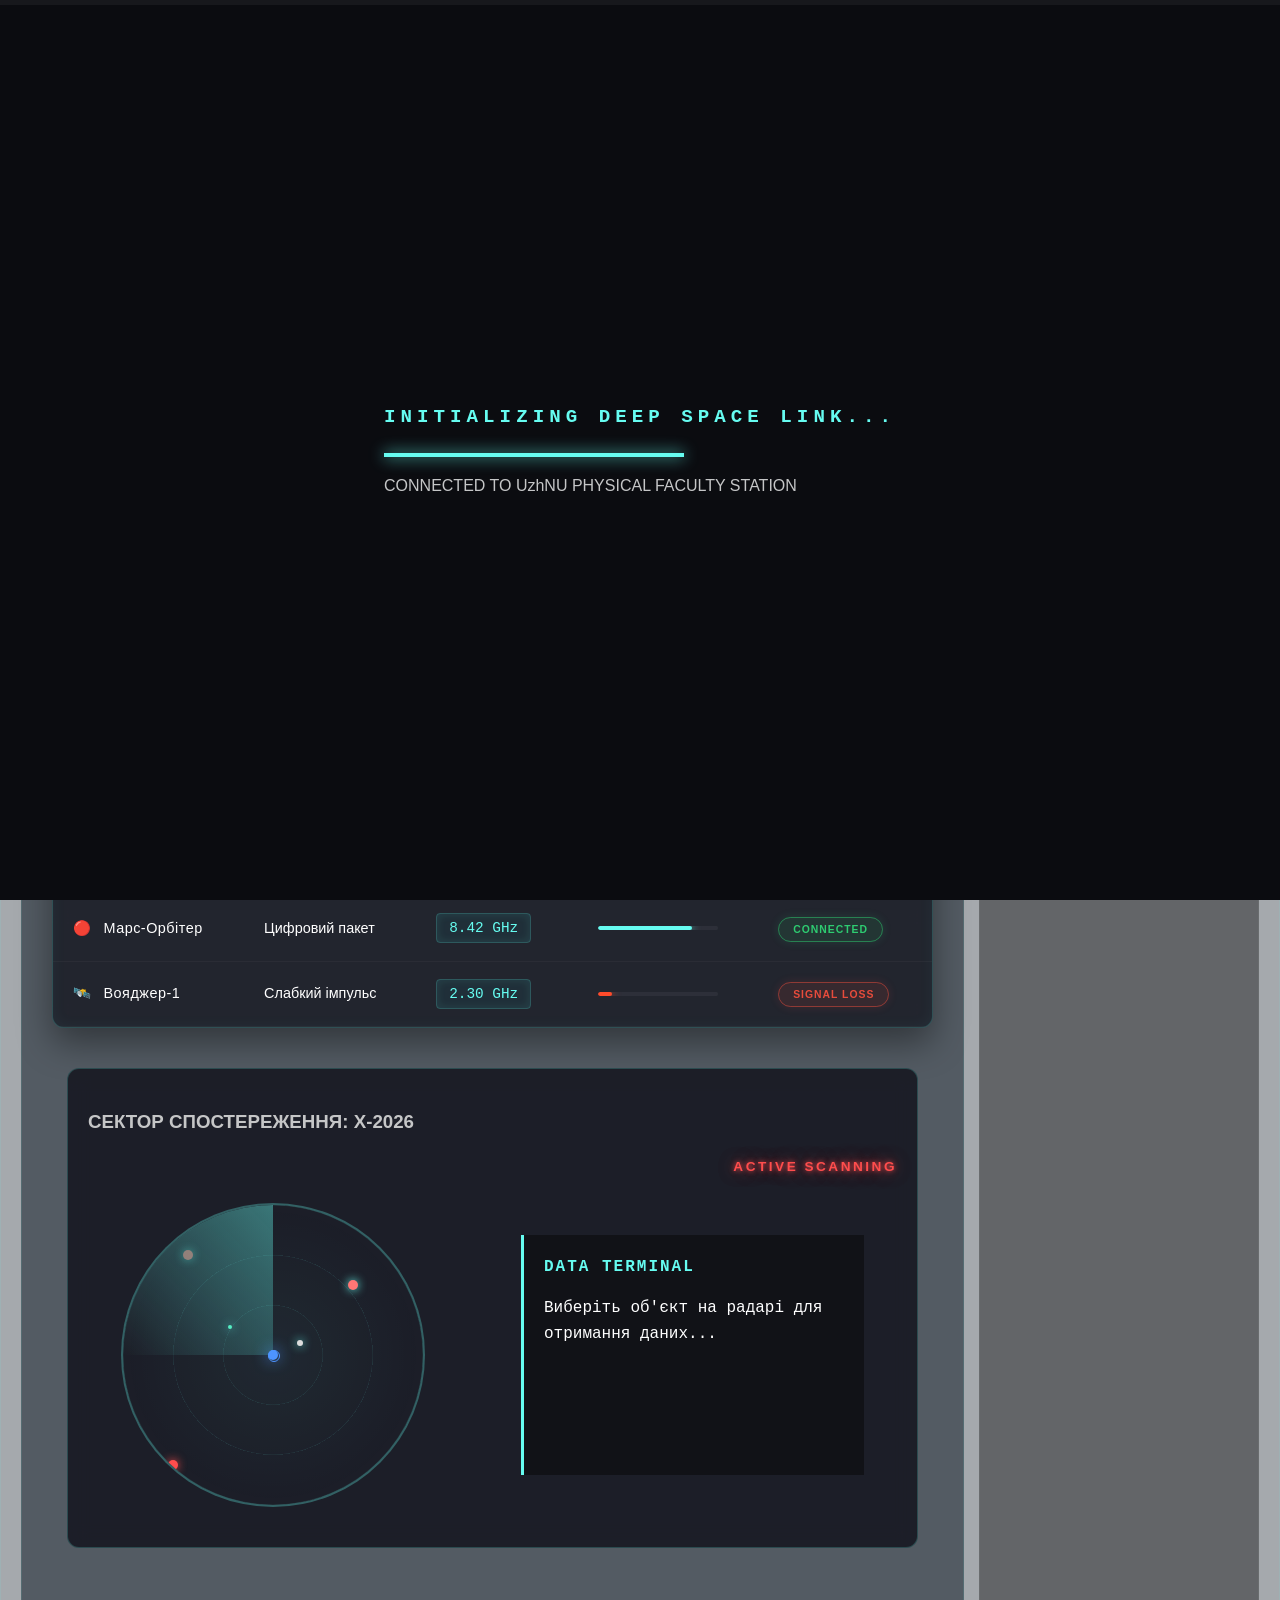
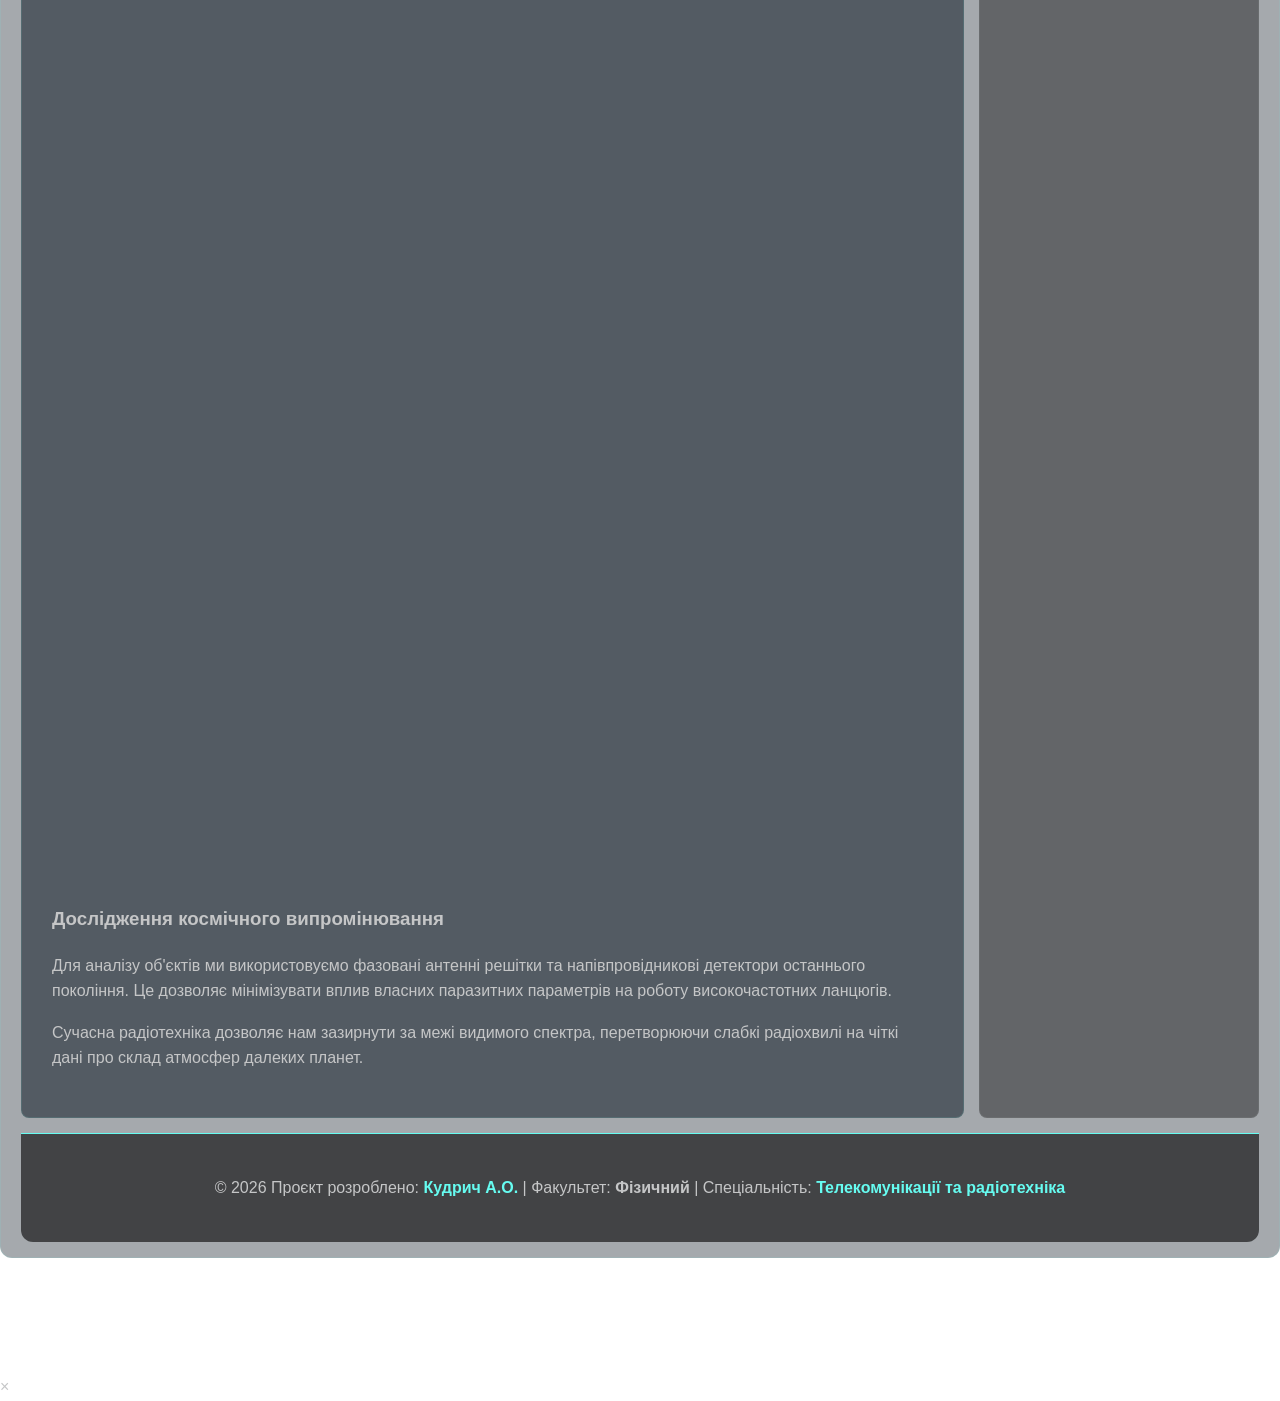
==== commit 202c6056: "Виправленя для тф" ====
--- a/index.html
+++ b/index.html
@@ -1,6 +1,7 @@
 <!DOCTYPE html>
 <html lang="uk">
 <head>
+    <meta name="viewport" content="width=device-width, initial-scale=1.0">
     <meta charset="UTF-8">
     <meta name="viewport" content="width=device-width, initial-scale=1.0">
     <title>Космічні Дослідження</title>
--- a/style.css
+++ b/style.css
@@ -867,3 +867,54 @@
     animation: fadeInUp 1.2s ease-out forwards;
 }
 
+
+/* Універсальні виправлення для мобілок */
+@media (max-width: 600px) {
+    
+    /* 1. Виправляємо логотип (щоб не обрізався як на скріншоті) */
+    h1, h2, .logo-link h1, .logo-link h2 {
+        font-size: 24px !important; /* Зменшуємо текст заголовка */
+        text-align: center;
+        width: 100%;
+    }
+
+    /* 2. Контейнери (щоб не вилазили за краї) */
+    .container, .terminal-container, .space-terminal {
+        width: 95% !important;
+        margin: 10px auto !important;
+        padding: 10px !important;
+        box-sizing: border-box;
+    }
+
+    /* 3. Кнопки меню (щоб стали акуратнішими) */
+    .menu-item, .nav-btn, [class*="button"] {
+        width: 100% !important;
+        font-size: 14px !important;
+        padding: 10px !important;
+        margin-bottom: 5px !important;
+    }
+
+    /* 4. Картинки (Венера та інші) */
+    img, .planet-card img {
+        max-width: 100% !important;
+        height: auto !important;
+    }
+
+    /* 5. Радар та Панель (якщо вони на цій сторінці) */
+    .terminal-main {
+        flex-direction: column !important; /* Ставимо один під одного */
+        align-items: center !important;
+    }
+
+    .radar-box, .radar-circle {
+        width: 200px !important; /* Зменшуємо радар */
+        height: 200px !important;
+    }
+
+    .data-panel {
+        width: 100% !important;
+        border-left: none !important;
+        border-top: 2px solid #66fcf1;
+        padding: 15px 0 !important;
+    }
+}
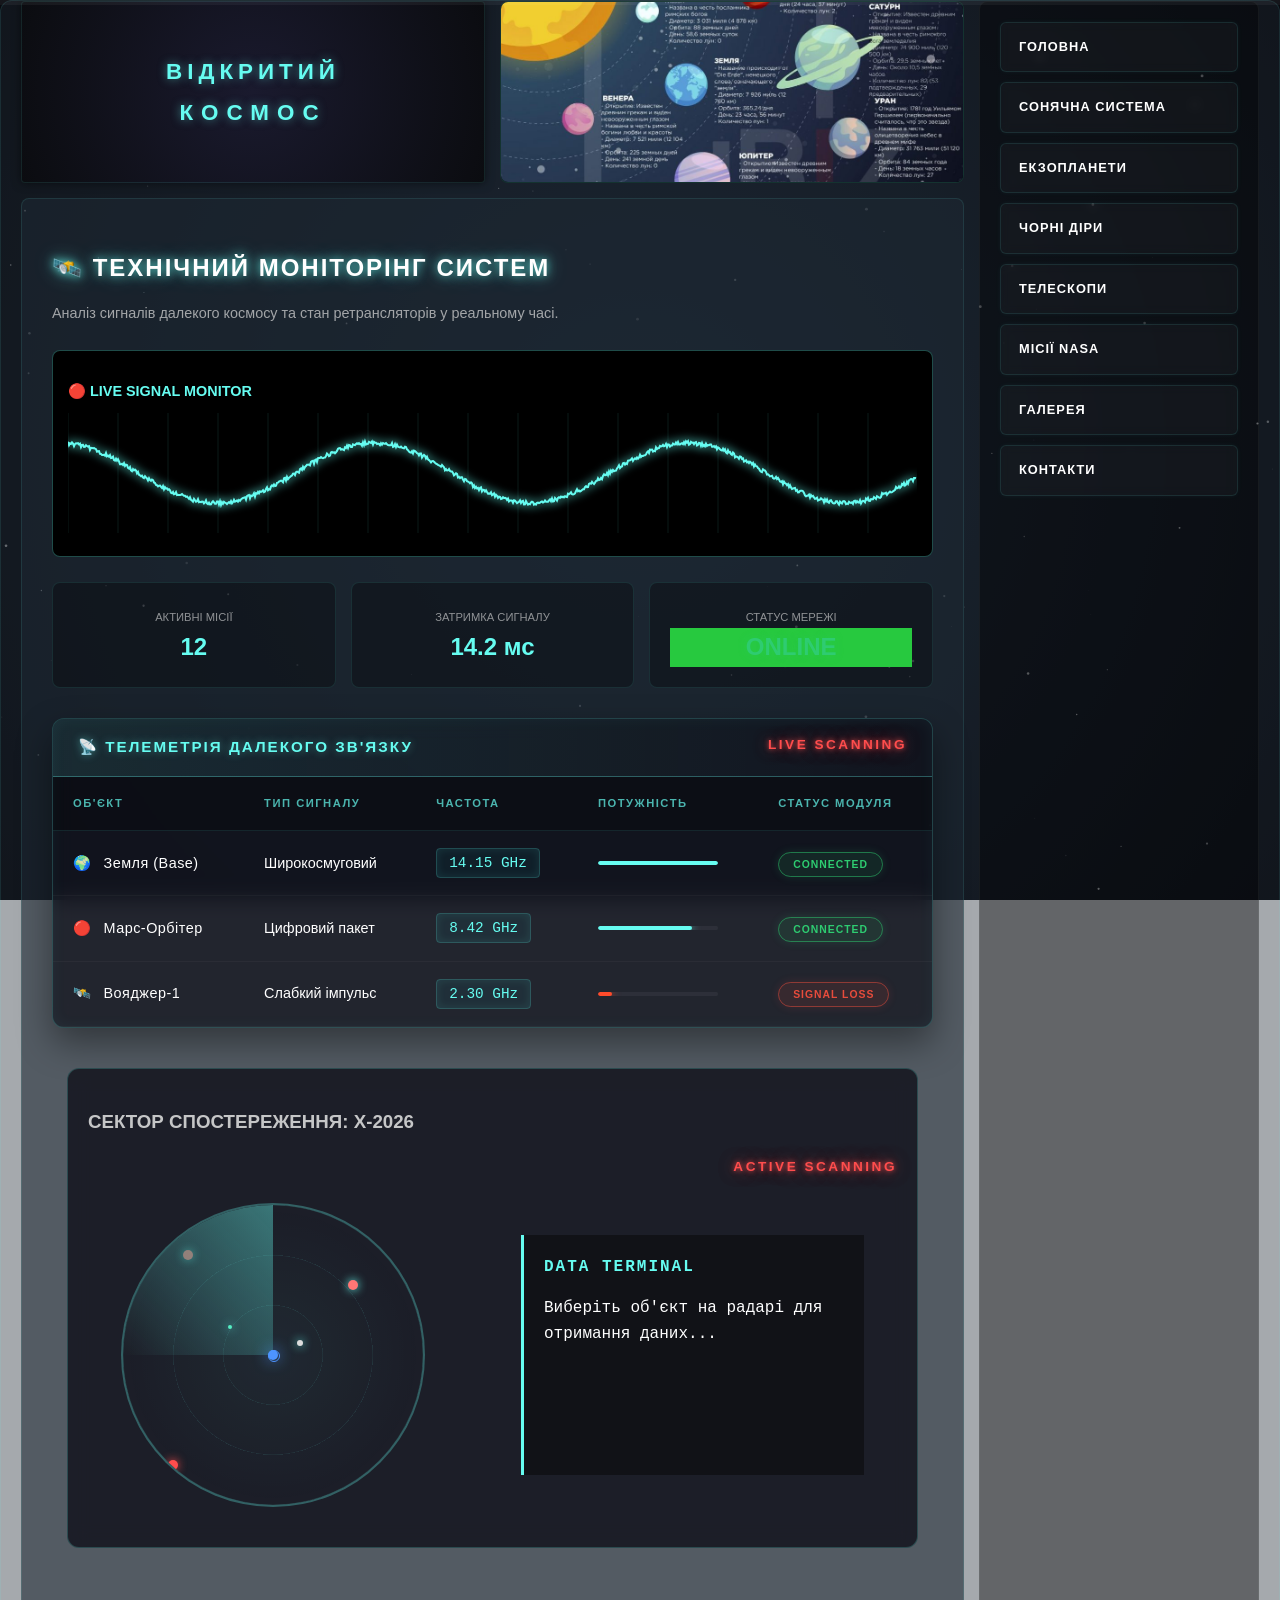
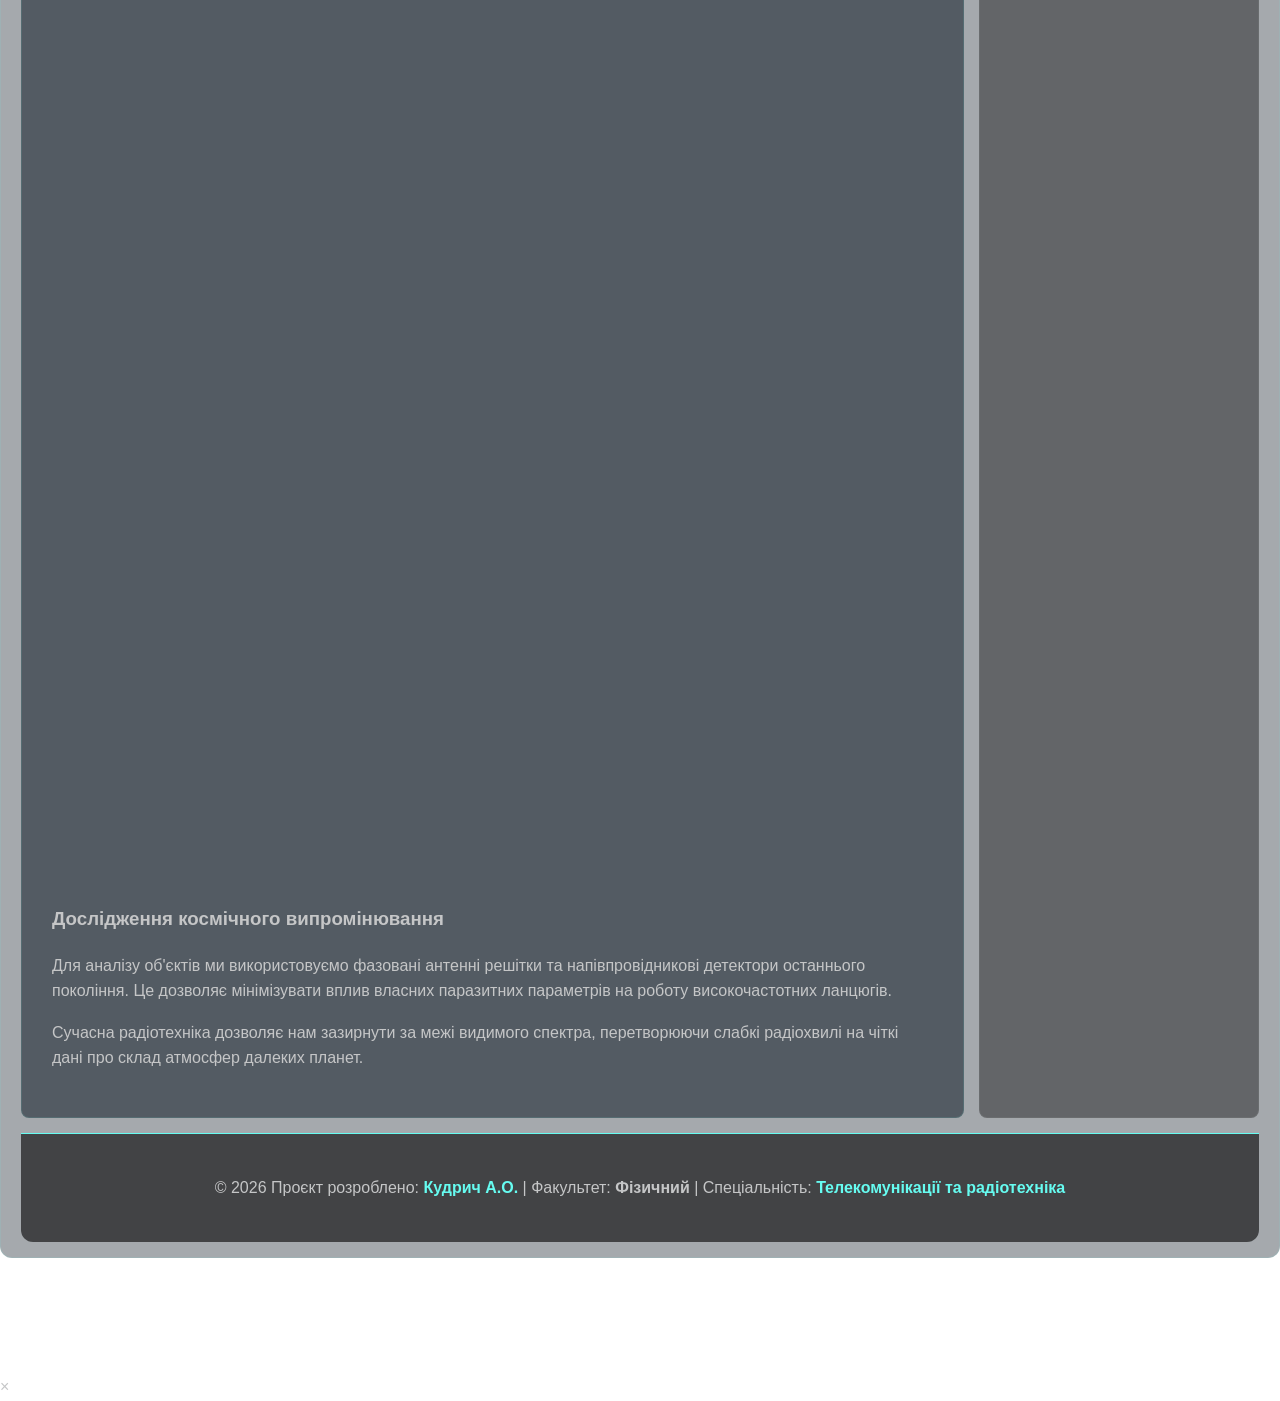
==== commit 0e1db621: "Фікс ошибок с ТФ" ====
--- a/index.html
+++ b/index.html
@@ -1,7 +1,7 @@
 <!DOCTYPE html>
 <html lang="uk">
 <head>
-    <meta name="viewport" content="width=device-width, initial-scale=1.0">
+    <meta name="viewport" content="width=device-width, initial-scale=1.0, maximum-scale=1.0, user-scalable=no">
     <meta charset="UTF-8">
     <meta name="viewport" content="width=device-width, initial-scale=1.0">
     <title>Космічні Дослідження</title>
--- a/style.css
+++ b/style.css
@@ -917,4 +917,52 @@
         border-top: 2px solid #66fcf1;
         padding: 15px 0 !important;
     }
+}
+
+/* Аварійна адаптація */
+/* РАДИКАЛЬНИЙ ФІКС ДЛЯ МОБІЛОК */
+@media screen and (max-width: 900px) {
+    /* 1. Скидаємо фіксовану ширину для ВСІХ блоків */
+    div, section, header, main, footer, table {
+        width: 100% !important;
+        max-width: 100% !important;
+        min-width: 0 !important;
+        margin-left: 0 !important;
+        margin-right: 0 !important;
+        padding-left: 10px !important;
+        padding-right: 10px !important;
+        box-sizing: border-box !important;
+        float: none !important;
+        position: relative !important;
+        left: 0 !important;
+    }
+
+    /* 2. Фікс заголовків (щоб текст не вилазив) */
+    h1, h2, h3, .logo-link h1, .logo-link h2 {
+        font-size: 1.5rem !important;
+        white-space: normal !important; /* Дозволяємо перенос тексту */
+        text-align: center !important;
+        word-wrap: break-word !important;
+    }
+
+    /* 3. Фікс картинок (Венера на скріншоті) */
+    img, iframe {
+        max-width: 100% !important;
+        height: auto !important;
+        display: block !important;
+        margin: 0 auto !important;
+    }
+
+    /* 4. Якщо у тебе Flexbox (блоки в ряд), ставимо їх у стовпчик */
+    .terminal-main, .flex-container, [style*="display: flex"] {
+        flex-direction: column !important;
+        display: flex !important;
+    }
+
+    /* 5. Прибираємо горизонтальну прокрутку назавжди */
+    body, html {
+        overflow-x: hidden !important;
+        width: 100% !important;
+        position: relative !important;
+    }
 }
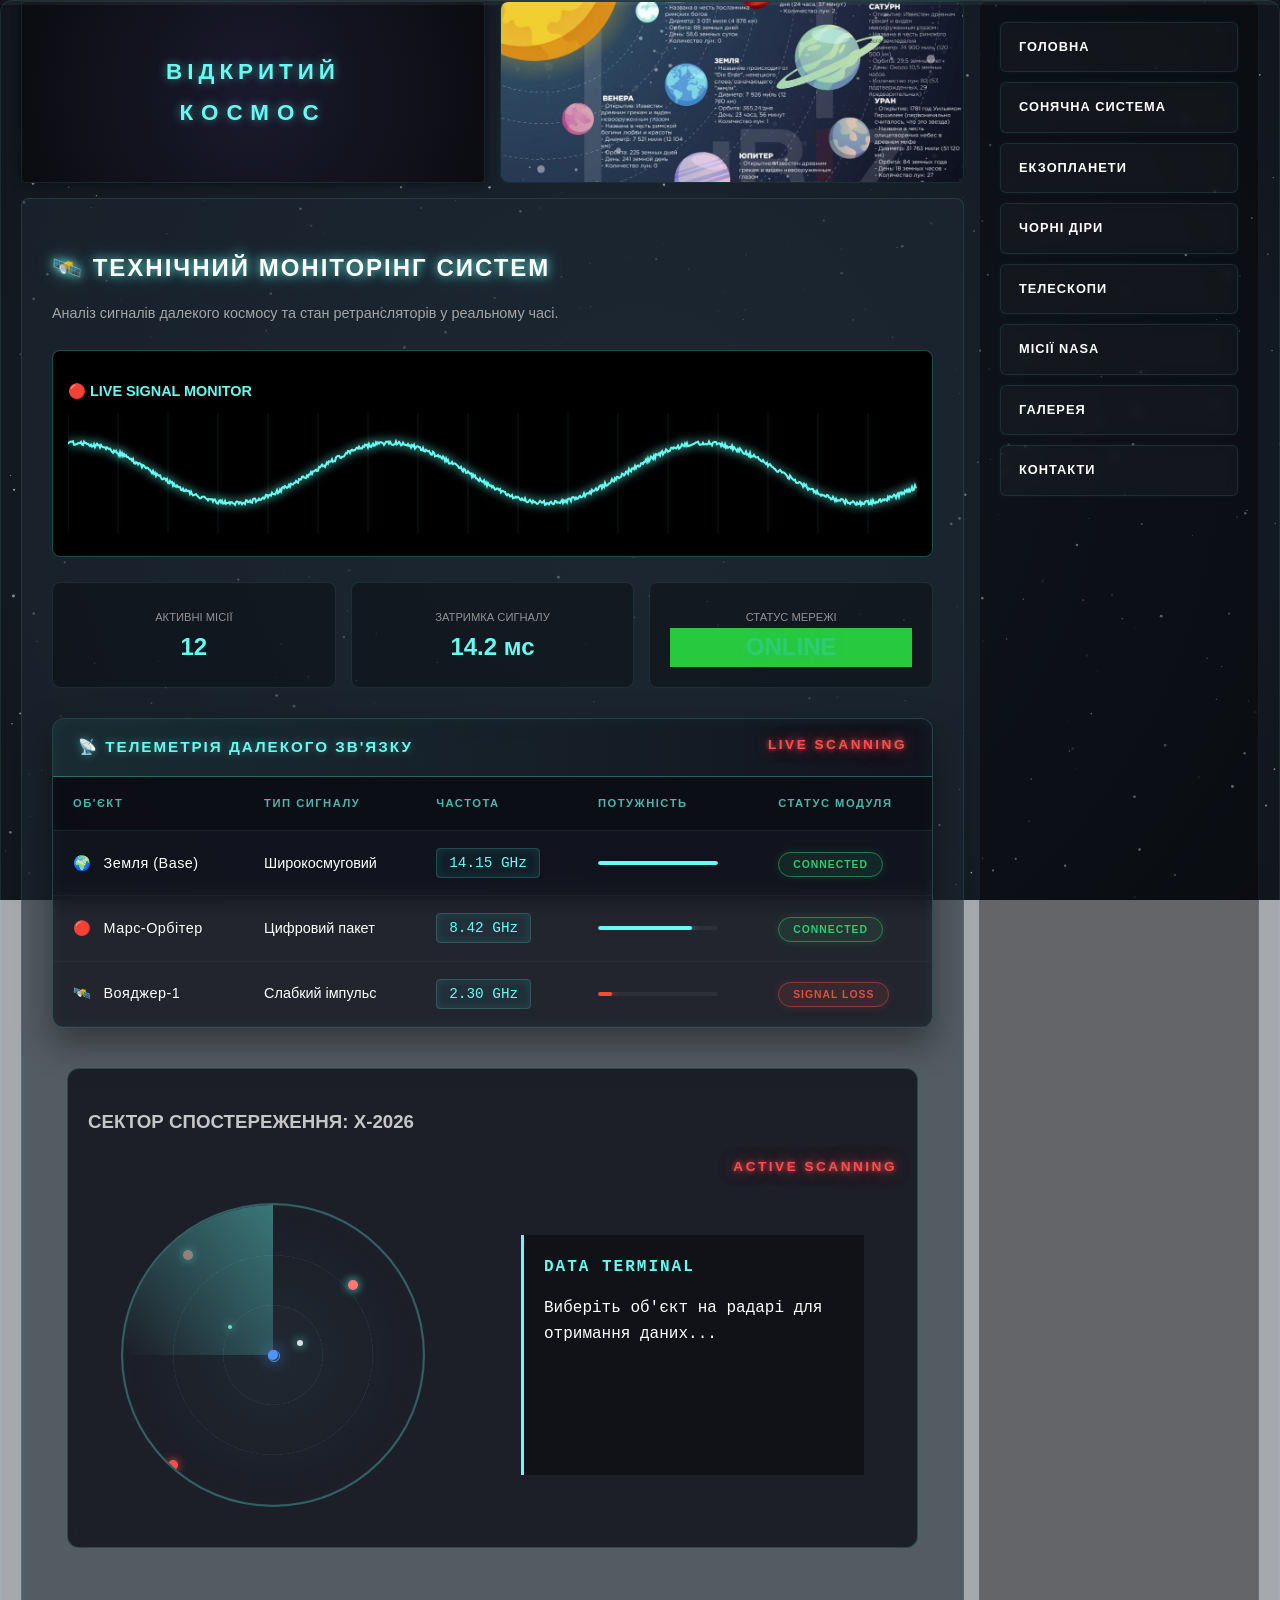
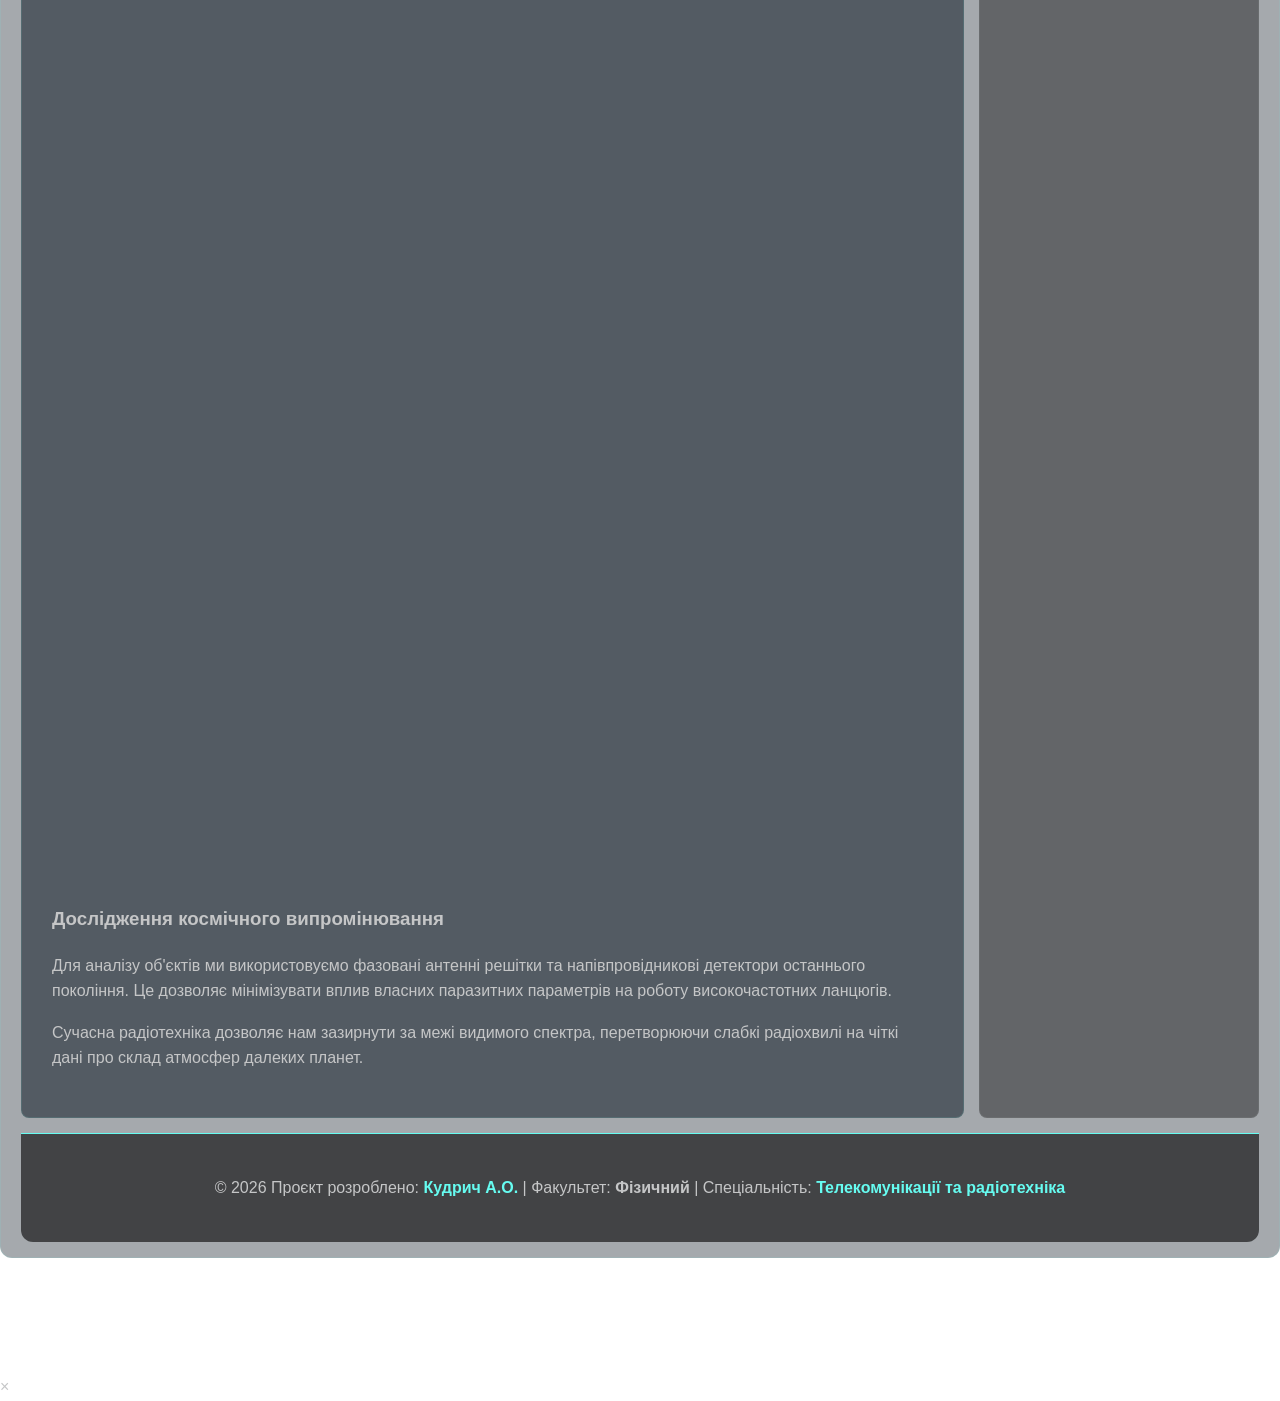
==== commit bc7292f0: "Фікс кода" ====
--- a/index.html
+++ b/index.html
@@ -28,8 +28,6 @@
 	
         <div id="home-page" class="page-content">
     </div>
-	
-	
 
 <div id="solar-page" class="page-content" style="display: none;">
     <h2 class="terminal-title">МОНІТОРИНГ СОНЯЧНОЇ СИСТЕМИ</h2>
--- a/style.css
+++ b/style.css
@@ -96,7 +96,7 @@
 }
 
 .neon-word {
-    display: block; /* Зробимо його на новому рядку */
+    display: block; 
     font-weight: 800;
     color: var(--accent);
     font-size: 1.4rem;
@@ -132,7 +132,7 @@
     background: #000;
     border-radius: 8px;
     max-height: 180px;
-    overflow: hidden; /* Обов'язково, щоб картинка не вилазила за межі при збільшенні */
+    overflow: hidden; /* щоб картинка не вилазила за межі при збільшенні */
     border: 1px solid rgba(102, 252, 241, 0.2);
     cursor: pointer; /* Показує, що на фото можна клікнути */
 }
@@ -417,7 +417,7 @@
 
 .scroll-indicator { 
     height: 100%; 
-    background: var(--accent); /* Твій бірюзовий колір */
+    background: var(--accent); /* бірюзовий колір */
     width: 0%; /* Початкова ширина */
     box-shadow: 0 0 15px var(--accent), 0 0 5px #fff; 
     transition: width 0.1s ease-out;
@@ -661,7 +661,7 @@
 .sidebar-right {
     width: 280px;            /* Фіксована ширина, щоб меню не "гуляло" */
     flex-shrink: 0;
-    border: 1px solid #66fcf1; /* Бірюзова рамка як на скріні */
+    border: 1px solid #66fcf1; /* Бірюзова рамка*/
     padding: 15px;
     background: rgba(11, 12, 16, 0.95);
     border-radius: 4px;
@@ -682,7 +682,7 @@
     color: #66fcf1;
     text-decoration: none;
     font-size: 0.85rem;
-    text-align: center;      /* Текст по центру як на скріні */
+    text-align: center;      /* Текст по центру*/
     letter-spacing: 2px;     /* Космічний відступ між літерами */
     text-transform: uppercase;
     transition: all 0.3s ease;
@@ -804,7 +804,7 @@
     top: 0; left: 0;
     width: 100%; height: 100%;
     border: none;
-    filter: hue-rotate(180deg) brightness(0.8) contrast(1.2); /* Підганяємо під твій неоновий колір */
+    filter: hue-rotate(180deg) brightness(0.8) contrast(1.2); /* Підганяємо під неоновий колір */
 }
 
 .terminal-window {
@@ -851,7 +851,7 @@
 .log-msg-info { color: #66fcf1; }
 .log-msg-warn { color: #ffbd2e; }
 
-/* Анімація появи (з твого скріншоту image_8cee41.png) */
+/* Анімація появи*/
 @keyframes fadeInUp {
     from {
         opacity: 0;
@@ -871,7 +871,6 @@
 /* Універсальні виправлення для мобілок */
 @media (max-width: 600px) {
     
-    /* 1. Виправляємо логотип (щоб не обрізався як на скріншоті) */
     h1, h2, .logo-link h1, .logo-link h2 {
         font-size: 24px !important; /* Зменшуємо текст заголовка */
         text-align: center;
@@ -919,50 +918,76 @@
     }
 }
 
-/* Аварійна адаптація */
-/* РАДИКАЛЬНИЙ ФІКС ДЛЯ МОБІЛОК */
-@media screen and (max-width: 900px) {
-    /* 1. Скидаємо фіксовану ширину для ВСІХ блоків */
-    div, section, header, main, footer, table {
+/* РОЗУМНА АДАПТАЦІЯ ДЛЯ ВСІХ СТОРІНОК */
+@media screen and (max-width: 950px) {
+    /* Дозволяємо контейнеру переходити з сітки у звичайний стовпчик */
+    .layout-wrapper {
+        display: flex !important;
+        flex-direction: column !important;
+        height: auto !important;
+        min-height: 100vh !important;
         width: 100% !important;
-        max-width: 100% !important;
+        border: none !important;
+    }
+
+    /* Ліва панель стає горизонтальною шапкою */
+    .sidebar-left {
+        width: 100% !important;
+        height: auto !important;
+        border-right: none !important;
+        border-bottom: 2px solid var(--accent);
+        padding: 15px 0 !important;
+        order: -1; /* Завжди перша зверху */
+    }
+
+    .vertical-text {
+        writing-mode: horizontal-tb !important;
+        transform: none !important;
+        text-align: center !important;
+        display: block !important;
+        font-size: 1.2rem !important;
+        margin: 0 !important;
+    }
+
+    /* Основний контент */
+    .main-content {
+        width: 100% !important;
         min-width: 0 !important;
-        margin-left: 0 !important;
-        margin-right: 0 !important;
-        padding-left: 10px !important;
-        padding-right: 10px !important;
-        box-sizing: border-box !important;
-        float: none !important;
-        position: relative !important;
-        left: 0 !important;
-    }
-
-    /* 2. Фікс заголовків (щоб текст не вилазив) */
-    h1, h2, h3, .logo-link h1, .logo-link h2 {
-        font-size: 1.5rem !important;
-        white-space: normal !important; /* Дозволяємо перенос тексту */
-        text-align: center !important;
-        word-wrap: break-word !important;
-    }
-
-    /* 3. Фікс картинок (Венера на скріншоті) */
-    img, iframe {
-        max-width: 100% !important;
-        height: auto !important;
-        display: block !important;
-        margin: 0 auto !important;
-    }
-
-    /* 4. Якщо у тебе Flexbox (блоки в ряд), ставимо їх у стовпчик */
-    .terminal-main, .flex-container, [style*="display: flex"] {
-        flex-direction: column !important;
-        display: flex !important;
-    }
-
-    /* 5. Прибираємо горизонтальну прокрутку назавжди */
-    body, html {
-        overflow-x: hidden !important;
+        padding: 20px !important;
+        order: 1;
+    }
+
+    /* Права панель з кнопками*/
+    .sidebar-right {
         width: 100% !important;
-        position: relative !important;
+        position: static !important;
+        border-left: none !important;
+        border-top: 2px solid var(--accent);
+        padding: 20px !important;
+        order: 2; 
+    }
+
+    /* Фікс кнопок */
+    .menu {
+        display: grid !important;
+        grid-template-columns: 1fr 1fr !important; /* Кнопки у два ряди для економії місця */
+        gap: 10px !important;
+    }
+
+    .terminal-btn {
+        width: 100% !important;
+        margin: 0 !important;
+        font-size: 0.8rem !important;
+        clip-path: none !important;
+    }
+
+    /* Ховаємо картинки, які створюють горизонтальну прокрутку */
+    .image-box {
+        display: none !important;
+    }
+}
+@media screen and (max-width: 480px) {
+    .menu {
+        grid-template-columns: 1fr !important; /* Кнопки в один ряд */
     }
 }
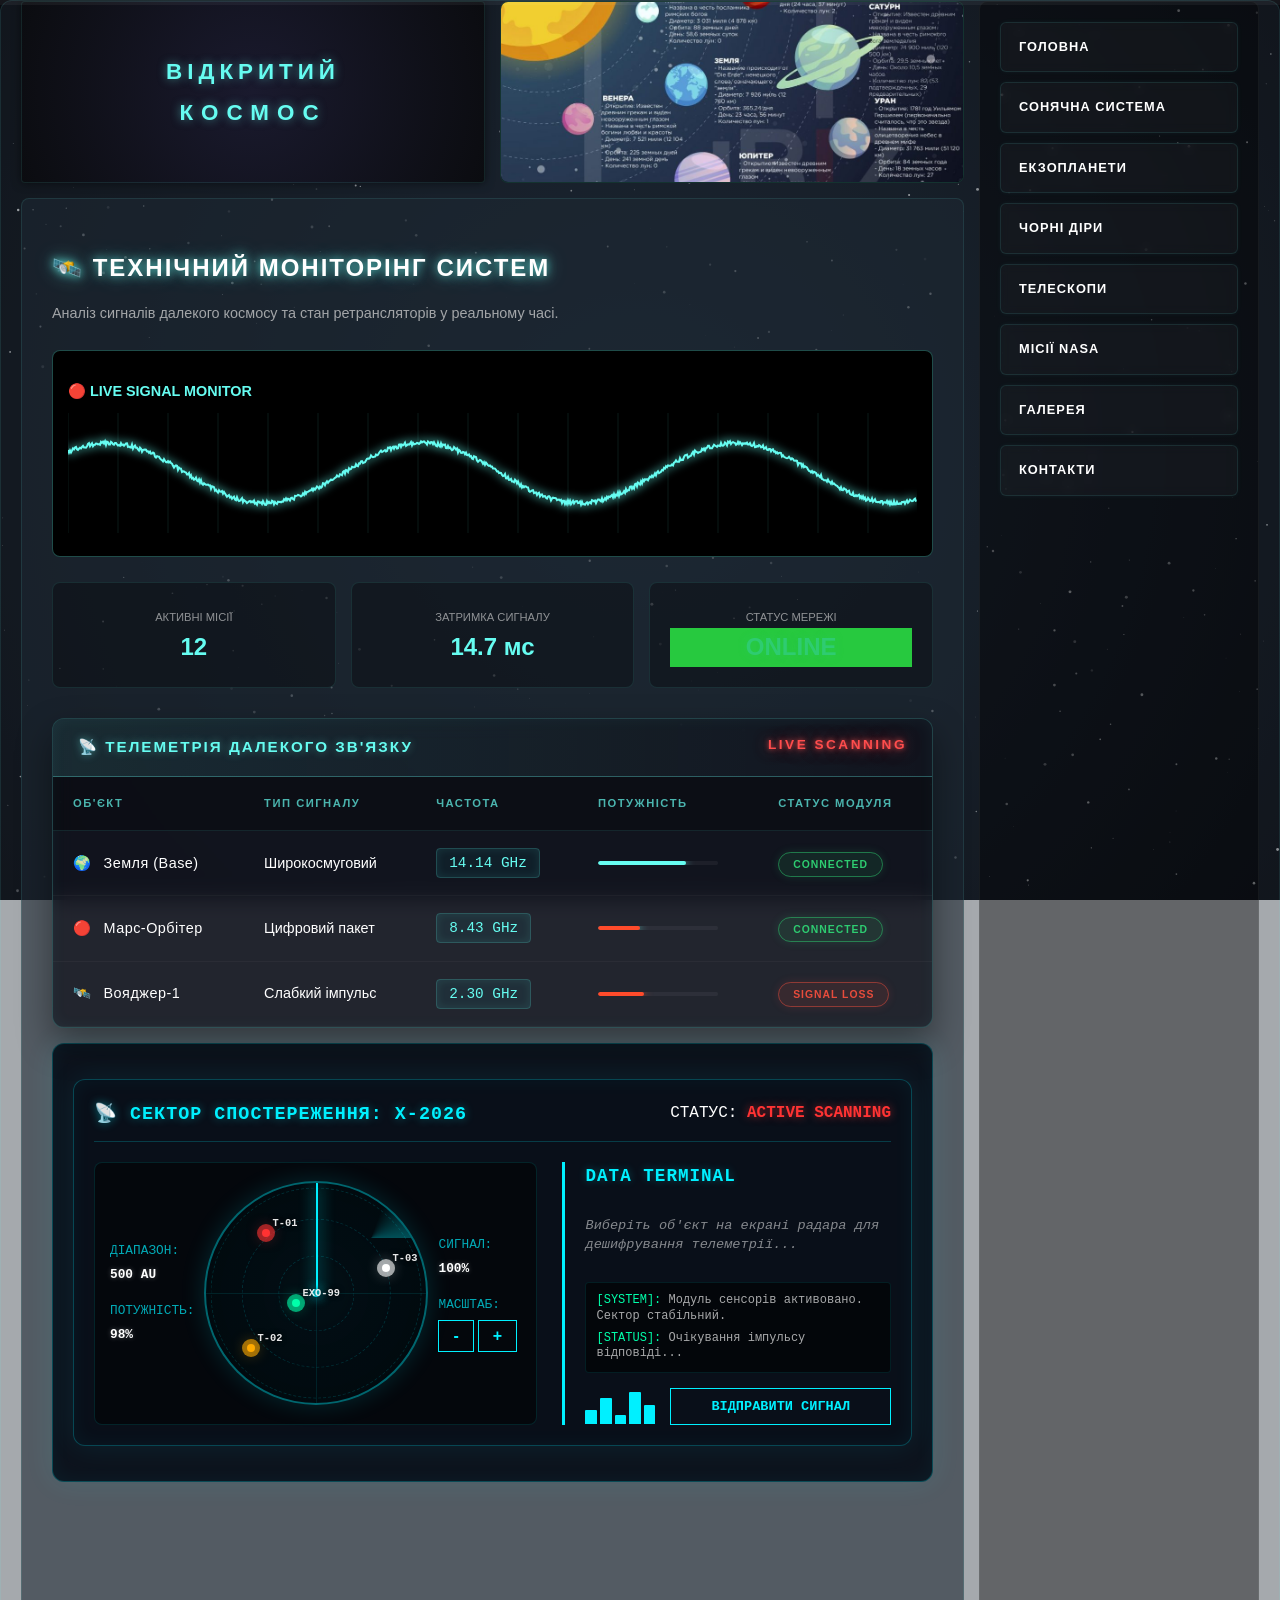
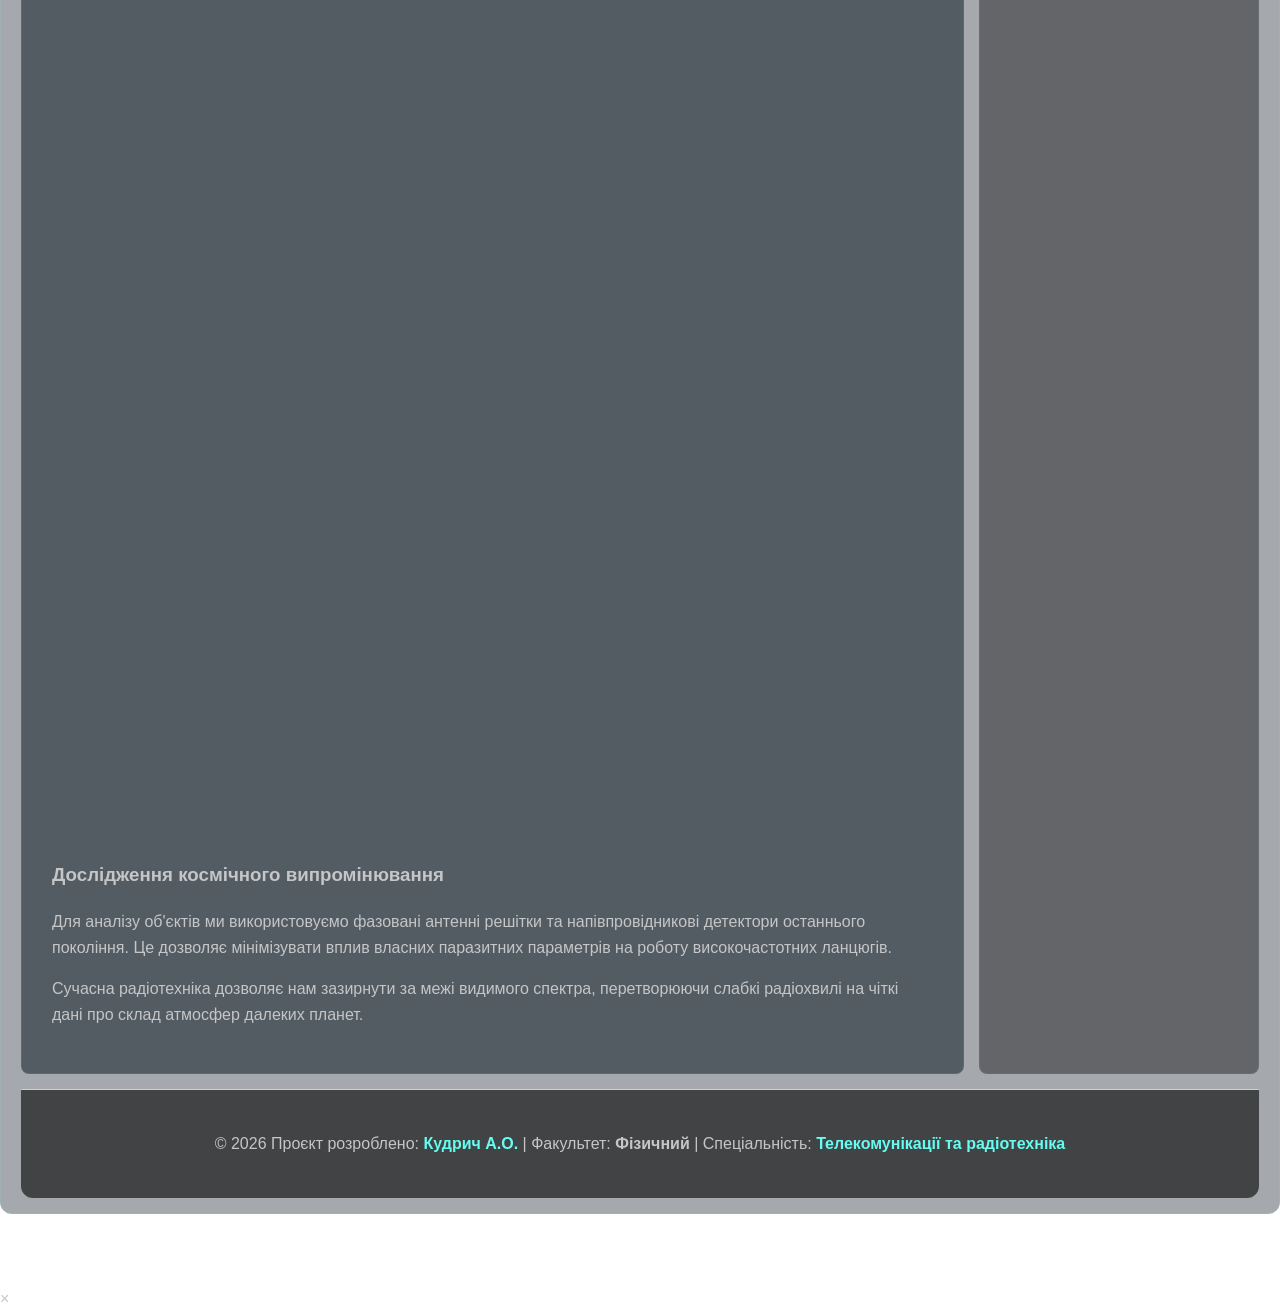
==== commit 6ceb3589: "Оновлений радар.Фінал" ====
--- a/index.html
+++ b/index.html
@@ -1,53 +1,415 @@
 <!DOCTYPE html>
 <html lang="uk">
 <head>
-    <meta name="viewport" content="width=device-width, initial-scale=1.0, maximum-scale=1.0, user-scalable=no">
     <meta charset="UTF-8">
     <meta name="viewport" content="width=device-width, initial-scale=1.0">
     <title>Космічні Дослідження</title>
     <link rel="icon" href="favicon.ico" type="image/x-icon">
     <link rel="stylesheet" href="style.css">
+	<style>
+/* Головний контейнер адаптується під ширину екрана */
+  .radar-section {
+    background: rgba(10, 16, 26, 0.95);
+    border: 1px solid rgba(0, 240, 255, 0.25);
+    border-radius: 12px;
+    padding: 20px;
+    box-shadow: 0 0 30px rgba(0, 240, 255, 0.08), inset 0 0 20px rgba(0, 240, 255, 0.05);
+    font-family: 'Courier New', Courier, monospace;
+    color: #ffffff;
+    max-width: 1050px;
+    margin: 15px auto;
+    box-sizing: border-box;
+  }
+
+  .radar-header {
+    display: flex;
+    justify-content: space-between;
+    align-items: center;
+    border-bottom: 1px solid rgba(0, 240, 255, 0.2);
+    padding-bottom: 12px;
+    margin-bottom: 20px;
+    flex-wrap: wrap;
+    gap: 10px;
+  }
+
+  .radar-title {
+    font-size: 1.15rem;
+    font-weight: bold;
+    color: #00f0ff;
+    text-shadow: 0 0 10px rgba(0, 240, 255, 0.4);
+    letter-spacing: 1px;
+  }
+
+  .scanning-blink {
+    color: #ff3333;
+    font-weight: bold;
+    text-shadow: 0 0 8px rgba(255, 51, 51, 0.6);
+    animation: radar-blink-anim 1.5s infinite ease-in-out;
+  }
+
+  /* НАСТРОЙКА СІТКИ: На ПК — 2 колонки, на Смартфонах — 1 колонка */
+  .radar-body {
+    display: grid;
+    grid-template-columns: 1.35fr 1fr;
+    gap: 25px;
+  }
+
+  /* Спеціальний мобільний контейнер екрана */
+  .radar-display-container {
+    display: flex;
+    align-items: center;
+    justify-content: space-between;
+    background: rgba(0, 0, 0, 0.5);
+    border-radius: 8px;
+    padding: 15px;
+    border: 1px solid rgba(0, 240, 255, 0.12);
+    gap: 10px;
+  }
+
+  .radar-meta {
+    display: flex;
+    flex-direction: column;
+    gap: 15px;
+    font-size: 0.8rem;
+    width: 25%;
+  }
+
+  .meta-label { color: rgba(0, 240, 255, 0.7); display: block; margin-bottom: 4px; }
+  .neon-text { color: #ffffff; font-weight: bold; text-shadow: 0 0 5px rgba(255,255,255,0.3); }
+  .btn-group { display: flex; gap: 4px; margin-top: 5px; }
+  
+  .radar-btn {
+    background: transparent;
+    border: 1px solid #00f0ff;
+    color: #00f0ff;
+    padding: 6px 14px; /* Збільшено для кращого тачу на ТФ */
+    cursor: pointer;
+    font-weight: bold;
+    font-size: 1rem;
+    transition: all 0.2s ease;
+  }
+
+  .radar-btn:hover {
+    background: rgba(0, 240, 255, 0.2);
+    box-shadow: 0 0 8px #00f0ff;
+  }
+
+  /* Фіксоване адаптивне коло радара */
+  .radar-screen {
+    position: relative;
+    width: 220px;
+    height: 220px;
+    background: radial-gradient(circle, rgba(0,35,45,0.3) 0%, rgba(0,8,12,0.9) 100%);
+    border: 2px solid rgba(0, 240, 255, 0.4);
+    border-radius: 50%;
+    overflow: hidden;
+    box-shadow: 0 0 25px rgba(0, 240, 255, 0.15);
+    flex-shrink: 0;
+  }
+
+  .radar-sweep-arm {
+    position: absolute;
+    width: 50%; height: 50%;
+    top: 0; left: 50%;
+    transform-origin: left bottom;
+    animation: sweep-rotation-anim 4s linear infinite;
+    z-index: 2;
+    pointer-events: none;
+  }
+
+  .sweep-line {
+    position: absolute; left: 0; bottom: 0;
+    width: 2px; height: 100%;
+    background: #00f0ff;
+    box-shadow: 0 0 15px #00f0ff;
+  }
+
+  .sweep-fade {
+    position: absolute; right: 0; bottom: 0;
+    width: 100%; height: 100%;
+    background: conic-gradient(from 0deg, rgba(0, 240, 255, 0.3) 0deg, rgba(0, 240, 255, 0) 70deg);
+    transform: scaleX(-1) rotate(-90deg);
+    transform-origin: left bottom;
+  }
+
+  .radar-circle {
+    position: absolute; top: 50%; left: 50%;
+    transform: translate(-50%, -50%);
+    border: 1px dashed rgba(0, 240, 255, 0.15);
+    border-radius: 50%;
+    pointer-events: none;
+  }
+  .c-1 { width: 33.3%; height: 33.3%; }
+  .c-2 { width: 66.6%; height: 66.6%; }
+  .c-3 { width: 95%; height: 95%; }
+
+  .radar-cross-x, .radar-cross-y {
+    position: absolute; background: rgba(0, 240, 255, 0.1); pointer-events: none;
+  }
+  .radar-cross-x { width: 100%; height: 1px; top: 50%; left: 0; }
+  .radar-cross-y { height: 100%; width: 1px; left: 50%; top: 0; }
+
+  .radar-targets-layer {
+    position: absolute; width: 100%; height: 100%; top: 0; left: 0; z-index: 3;
+  }
+
+  /* ТОЧКИ (БЛІПИ) З ЗБІЛЬШЕНОЮ ЗОНОЮ КЛІКУ ДЛЯ ПАЛЬЦІВ */
+  .blip {
+    position: absolute;
+    width: 8px; height: 8px;
+    border-radius: 50%;
+    transform: translate(-50%, -50%);
+    cursor: pointer;
+    transition: left 0.4s cubic-bezier(0.25, 0.8, 0.25, 1), 
+                top 0.4s cubic-bezier(0.25, 0.8, 0.25, 1), 
+                transform 0.2s ease, opacity 0.3s ease;
+  }
+
+  /* НЕВИДИМИЙ СУПЕР-ХІТБОКС (Щоб на телефоні легко натискалося палицями) */
+  .blip::after {
+    content: '';
+    position: absolute;
+    top: -10px; left: -10px;
+    width: 28px; height: 28px;
+    border-radius: 50%;
+    background: transparent;
+  }
+
+  .blip:hover { transform: translate(-50%, -50%) scale(1.5); z-index: 10; }
+
+  .blip-pulse-ring {
+    position: absolute; top: -5px; left: -5px;
+    width: 18px; height: 18px;
+    border-radius: 50%;
+    background: inherit;
+    opacity: 0.6;
+    animation: ring-pulse-anim 2s infinite ease-in-out;
+    pointer-events: none;
+  }
+
+  .blip-id {
+    position: absolute; top: -14px; left: 10px;
+    font-size: 0.65rem; font-weight: bold;
+    color: rgba(255, 255, 255, 0.9);
+    text-shadow: 0 0 5px #000;
+    white-space: nowrap;
+    pointer-events: none;
+  }
+
+  .center-base { background: #00f0ff; top: 50%; left: 50%; box-shadow: 0 0 12px #00f0ff; cursor: default; }
+  .center-base::after { display: none; }
+  .target-red { background: #ff3333; box-shadow: 0 0 15px #ff3333; }
+  .target-orange { background: #ffaa00; box-shadow: 0 0 15px #ffaa00; }
+  .target-white { background: #ffffff; box-shadow: 0 0 15px #ffffff; }
+  .target-cyan { background: #00ffaa; box-shadow: 0 0 15px #00ffaa; }
+
+  /* ПАНЕЛЬ ТЕРМІНАЛУ */
+  .radar-terminal {
+    border-left: 3px solid #00f0ff;
+    padding-left: 20px;
+    display: flex;
+    flex-direction: column;
+  }
+
+  .terminal-title {
+    font-size: 1.1rem; color: #00f0ff; font-weight: bold;
+    margin-bottom: 12px; text-shadow: 0 0 8px rgba(0, 240, 255, 0.3);
+  }
+
+  .terminal-content { display: flex; flex-direction: column; flex-grow: 1; justify-content: space-between; }
+  .terminal-guide { font-size: 0.85rem; color: rgba(255, 255, 255, 0.5); font-style: italic; line-height: 1.4; }
+
+  .object-info-panel {
+    background: rgba(0, 240, 255, 0.04);
+    border: 1px dashed rgba(0, 240, 255, 0.35);
+    padding: 12px;
+    border-radius: 4px;
+    margin-bottom: 15px;
+    animation: card-appear-anim 0.3s ease-out;
+  }
+
+  .info-header { display: flex; justify-content: space-between; align-items: center; margin-bottom: 10px; border-bottom: 1px solid rgba(0, 240, 255, 0.15); padding-bottom: 4px;}
+  .info-title { color: #00f0ff; font-weight: bold; font-size: 0.9rem; }
+  
+  .hazard-badge { font-size: 0.65rem; padding: 2px 6px; border-radius: 3px; font-weight: bold; }
+  .hazard-critical { background: rgba(255, 51, 51, 0.2); color: #ff3333; border: 1px solid #ff3333; }
+  .hazard-high { background: rgba(255, 170, 0, 0.2); color: #ffaa00; border: 1px solid #ffaa00; }
+  .hazard-safe { background: rgba(0, 255, 170, 0.2); color: #00ffaa; border: 1px solid #00ffaa; }
+
+  .info-grid { display: flex; flex-direction: column; gap: 5px; }
+  .info-row { font-size: 0.85rem; color: rgba(255, 255, 255, 0.9); }
+
+  .terminal-logs {
+    background: rgba(0, 0, 0, 0.6);
+    border: 1px solid rgba(0, 240, 255, 0.1);
+    padding: 10px; border-radius: 4px;
+    font-size: 0.75rem; display: flex; flex-direction: column; gap: 6px;
+    margin-top: 15px; margin-bottom: 15px;
+  }
+  .log-tag { color: #00ffaa; }
+  .log-line { color: rgba(255, 255, 255, 0.65); line-height: 1.3; }
+
+  .terminal-footer { display: flex; align-items: center; justify-content: space-between; gap: 15px; }
+  .signal-graph { display: flex; align-items: flex-end; gap: 3px; height: 35px; width: 70px; flex-shrink: 0; }
+  .graph-bar {
+    flex-grow: 1; background: #00f0ff;
+    border-radius: 1px 1px 0 0; animation: bar-vibration-anim 1s infinite ease-in-out alternate;
+    transform-origin: bottom;
+  }
+
+  .send-signal-btn {
+    background: transparent; border: 1px solid #00f0ff; color: #00f0ff;
+    padding: 10px 16px; font-family: inherit; font-weight: bold; font-size: 0.85rem;
+    cursor: pointer; transition: all 0.2s ease; flex-grow: 1; text-align: center;
+  }
+  .send-signal-btn:hover { background: #00f0ff; color: #000; box-shadow: 0 0 15px rgba(0, 240, 255, 0.4); }
+
+  /* ===================== МОДАЛЬНЕ ВІКНО ========================= */
+  .radar-modal-overlay {
+    position: fixed; top: 0; left: 0; width: 100%; height: 100%;
+    background: rgba(5, 10, 15, 0.88); backdrop-filter: blur(5px);
+    z-index: 1000; display: flex; align-items: center; justify-content: center;
+    opacity: 0; pointer-events: none; transition: opacity 0.3s ease;
+    padding: 15px;
+  }
+  .radar-modal-overlay.active { opacity: 1; pointer-events: auto; }
+
+  .radar-modal-window {
+    background: #0a101a; border: 2px solid #00f0ff; border-radius: 8px;
+    width: 100%; max-width: 420px; padding: 20px; position: relative;
+    box-shadow: 0 0 35px rgba(0, 240, 255, 0.2); font-family: 'Courier New', Courier, monospace; color: #fff;
+    box-sizing: border-box;
+  }
+  .modal-cyber-lines {
+    position: absolute; top: 0; left: 0; width: 100%; height: 4px;
+    background: linear-gradient(90deg, #00f0ff, transparent, #ff3333);
+  }
+
+  .modal-header { display: flex; justify-content: space-between; align-items: center; margin-bottom: 15px; }
+  .modal-title { font-size: 0.95rem; font-weight: bold; color: #00f0ff; }
+  .modal-close-btn { background: transparent; border: none; color: rgba(255,255,255,0.6); font-size: 1.4rem; cursor: pointer; padding: 5px; }
+
+  .pulse-transmission-animation { position: relative; width: 80px; height: 80px; margin: 0 auto 15px; }
+  .core-dot {
+    position: absolute; top: 50%; left: 50%; transform: translate(-50%, -50%);
+    width: 12px; height: 12px; background: #00f0ff; border-radius: 50%; box-shadow: 0 0 10px #00f0ff;
+  }
+  .wave-ring {
+    position: absolute; top: 0; left: 0; width: 80px; height: 80px;
+    border: 2px solid #00f0ff; border-radius: 50%; opacity: 0;
+    animation: wave-spread-anim 2.5s infinite linear;
+  }
+  .wr-2 { animation-delay: 0.8s; }
+  .wr-3 { animation-delay: 1.6s; }
+
+  .transmission-status-text { font-size: 0.8rem; text-align: center; color: #00ffaa; margin-bottom: 12px; }
+
+  .cyber-progress-container {
+    background: rgba(0, 240, 255, 0.05); border: 1px solid rgba(0, 240, 255, 0.3);
+    height: 12px; border-radius: 2px; overflow: hidden; margin-bottom: 15px;
+  }
+  .cyber-progress-bar { height: 100%; width: 0%; background: linear-gradient(90deg, #00f0ff, #00ffaa); transition: width 0.1s linear; }
+
+  .modal-live-logs {
+    background: rgba(0,0,0,0.4); border: 1px solid rgba(255,255,255,0.05);
+    padding: 10px; font-size: 0.7rem; color: rgba(255,255,255,0.6);
+    display: flex; flex-direction: column; gap: 4px; min-height: 60px;
+  }
+
+  .modal-complete-btn {
+    background: rgba(0, 240, 255, 0.04); border: 1px solid #00f0ff; color: #00f0ff;
+    width: 100%; padding: 12px; margin-top: 15px; font-family: inherit; font-weight: bold; font-size: 0.85rem;
+    cursor: pointer; display: none; animation: card-appear-anim 0.4s ease-out;
+  }
+  .modal-complete-btn:hover { background: #00f0ff; color: #01080e; }
+
+  /* ====================================================================== */
+  /* ===================== МЕДІА-ЗАПИТИ ДЛЯ МОБІЛОК (📱) =================== */
+  /* ====================================================================== */
+  @media (max-width: 768px) {
+    .radar-body {
+      grid-template-columns: 1fr; /* Перебудова в 1 колонку */
+      gap: 15px;
+    }
+    
+    .radar-display-container {
+      flex-direction: row;
+      justify-content: space-around;
+      padding: 10px;
+    }
+
+    .radar-meta {
+      width: auto;
+      gap: 10px;
+    }
+
+    .radar-terminal {
+      border-left: none;
+      border-top: 3px solid #00f0ff; /* Лінія тепер зверху */
+      padding-left: 0;
+      padding-top: 15px;
+    }
+
+    .radar-screen {
+      width: 180px; /* Злегка зменшуємо екран, щоб вліз на маленькі ТФ */
+      height: 180px;
+    }
+
+    /* Адаптація збережених координат на маленькому радарі */
+    .blip-id { display: none; } /* Ховаємо ID на мобільних, щоб не захаращувати інтерфейс */
+  }
+
+  @keyframes sweep-rotation-anim { from { transform: rotate(0deg); } to { transform: rotate(360deg); } }
+  @keyframes radar-blink-anim { 0%, 100% { opacity: 1; } 50% { opacity: 0.2; } }
+  @keyframes ring-pulse-anim { 0% { transform: scale(0.5); opacity: 0.9; } 100% { transform: scale(2); opacity: 0; } }
+  @keyframes bar-vibration-anim { from { transform: scaleY(1); } to { transform: scaleY(0.2); } }
+  @keyframes card-appear-anim { from { opacity: 0; transform: translateY(6px); } to { opacity: 1; transform: translateY(0); } }
+  @keyframes wave-spread-anim { 0% { transform: scale(0.1); opacity: 1; } 100% { transform: scale(1.2); opacity: 0; border-color: #00ffaa; } }
+</style>
 </head>
 <body>
-<canvas id="stars-canvas"></canvas>
-<div id="loader-overlay">
-    <div class="loader-content">
-        <div class="scanner-line"></div>
-        <h2 class="loading-text">INITIALIZING DEEP SPACE LINK...</h2>
-        <div class="progress-container">
-            <div id="progress-fill"></div>
-        </div>
-        <p class="system-status">CONNECTED TO UzhNU PHYSICAL FACULTY STATION</p>
+
+    <canvas id="stars-canvas"></canvas>
+
+    <div id="loader-overlay">
+        <div class="loader-content">
+            <div class="scanner-line"></div>
+            <h2 class="loading-text">INITIALIZING DEEP SPACE LINK...</h2>
+            <div class="progress-container">
+                <div id="progress-fill"></div>
+            </div>
+            <p class="system-status">CONNECTED TO UzhNU PHYSICAL FACULTY STATION</p>
+        </div>
     </div>
-</div>
+
     <div class="scroll-container">
-    <div class="scroll-indicator" id="progress-bar"></div>
-	</div>
+        <div class="scroll-indicator" id="progress-bar"></div>
+    </div>
     
     <div class="layout-wrapper">
-	
-        <div id="home-page" class="page-content">
-    </div>
-
-<div id="solar-page" class="page-content" style="display: none;">
-    <h2 class="terminal-title">МОНІТОРИНГ СОНЯЧНОЇ СИСТЕМИ</h2>
-    <div class="iframe-container" style="height: 600px; border: 1px solid #66fcf1;">
-        <iframe src="https://eyes.nasa.gov/apps/solar-system/#/home" width="100%" height="100%" frameborder="0"></iframe>
-    </div>
-</div>
-
-<div id="exo-page" class="page-content" style="display: none;">
-    <h2 class="terminal-title">АРХІВ ЕКЗОПЛАНЕТ</h2>
-    <p>Доступ до бази даних кеплерових об'єктів...</p>
-</div>
+    
+        <div id="home-page" class="page-content"></div>
+
+        <div id="solar-page" class="page-content" style="display: none;">
+            <h2 class="terminal-title">МОНІТОРИНГ СОНЯЧНОЇ СИСТЕМИ</h2>
+            <div class="iframe-container" style="height: 600px; border: 1px solid #66fcf1;">
+                <iframe src="https://eyes.nasa.gov/apps/solar-system/#/home" width="100%" height="100%" frameborder="0"></iframe>
+            </div>
+        </div>
+
+        <div id="exo-page" class="page-content" style="display: none;">
+            <h2 class="terminal-title">АРХІВ ЕКЗОПЛАНЕТ</h2>
+            <p>Доступ до бази даних кеплерових об'єктів...</p>
+        </div>
+
         <header class="header">
-    <a href="index.html" class="logo-link">
-        <h1>
-            <span class="glitch-word" data-text="ВІДКРИТИЙ">ВІДКРИТИЙ</span>
-            <span class="neon-word">КОСМОС</span>
-        </h1>
-    </a>
-</header>
+            <a href="index.html" class="logo-link">
+                <h1>
+                    <span class="glitch-word" data-text="ВІДКРИТИЙ">ВІДКРИТИЙ</span>
+                    <span class="neon-word">КОСМОС</span>
+                </h1>
+            </a>
+        </header>
                
         <div class="image-box">
             <img src="space-img.jpg" alt="Галактика" id="theme-image">
@@ -65,7 +427,7 @@
                 <li><a href="contact.html">Контакти</a></li>
             </ul>
         </nav>
-		
+        
         <main class="main-content">
             <section class="intro-section">
                 <h2>🛰️ ТЕХНІЧНИЙ МОНІТОРІНГ СИСТЕМ</h2>
@@ -140,63 +502,205 @@
                     </tbody>
                 </table>
             </div>
-			
-			<section class="radar-section">
-    <div class="radar-card">
-        <div class="radar-header">
-            <h3><i class="fas fa-satellite-dish"></i> СЕКТОР СПОСТЕРЕЖЕННЯ: X-2026</h3>
-            <span class="live-indicator">ACTIVE SCANNING</span>
-        </div>
+            
+            <section class="radar-section">
+            <div class="radar-section">
+  
+  <div class="radar-header">
+    <div class="radar-title">📡 СЕКТОР СПОСТЕРЕЖЕННЯ: X-2026</div>
+    <div class="radar-status">СТАТУС: <span class="scanning-blink">ACTIVE SCANNING</span></div>
+  </div>
+
+  <div class="radar-body">
+    
+    <div class="radar-display-container">
+      
+      <div class="radar-meta meta-left">
+        <div class="meta-item">
+          <span class="meta-label">ДІАПАЗОН:</span> 
+          <span id="radar-range-val" class="neon-text">500 AU</span>
+        </div>
+        <div class="meta-item"><span class="meta-label">ПОТУЖНІСТЬ:</span> <span class="neon-text">98%</span></div>
+      </div>
+
+      <div class="radar-screen">
+        <div class="radar-circle c-1"></div>
+        <div class="radar-circle c-2"></div>
+        <div class="radar-circle c-3"></div>
+        <div class="radar-cross-x"></div>
+        <div class="radar-cross-y"></div>
         
-        <div class="radar-main">
-            <div class="radar-display">
-                <div class="radar-sweep"></div>
-                <div class="radar-circles"></div>
-                
-                <div class="satellite-point" id="earth-target" onclick="showInfo('EARTH-01', 'Земля (Base)', '0 km', '14.15 GHz', 'STABLE')"></div>
-				<div class="satellite-point" id="moon-target" onclick="showInfo('LUNA-02', 'Місяць', '384,400 km', '2.1 GHz', 'STABLE')"></div>
-				<div class="satellite-point" id="mars-target" onclick="showInfo('MARS-ORB', 'Марс-Орбітер', '225 млн км', '8.42 GHz', 'STABLE')"></div>
-				<div class="satellite-point" id="starlink-target" onclick="showInfo('SL-1024', 'Starlink-K1', '550 km', '12.5 GHz', 'ACTIVE')"></div>
-				<div class="satellite-point" id="cassini-target" onclick="showInfo('CSSN-09', 'Кассіні (Archive)', '1.4 млрд км', 'X-band', 'NO SIGNAL')"></div>
-				<div class="satellite-point" id="voyager-target" onclick="showInfo('VYGR-1', 'Вояджер-1', '24 млрд км', '2.29 GHz', 'WEAK')"></div>
-            </div>
-
-            <div class="info-panel" id="info-panel">
-                <div class="panel-glitch">DATA TERMINAL</div>
-                <div id="target-details">
-                    <p class="placeholder">Виберіть об'єкт на радарі для отримання даних...</p>
+        <div class="radar-sweep-arm">
+          <div class="sweep-line"></div>
+          <div class="sweep-fade"></div>
+        </div>
+
+        <div class="radar-targets-layer">
+          <div class="blip center-base"></div>
+          
+          <div class="blip target-red interactive-blip" 
+               data-x="-50" data-y="-60"
+               data-id="T-01" 
+               data-name="Астероїд T-01" 
+               data-type="Клас: М-металевий (Залізо/Нікель)" 
+               data-distance="Дистанція: 142 AU"
+               data-temp="Температура: -185°C"
+               data-mass="Маса: 4.2 × 10¹² кг"
+               data-atmosphere="Атмосфера: Відсутня"
+               data-hazard="CRITICAL DANGER">
+            <span class="blip-pulse-ring"></span>
+            <span class="blip-id">T-01</span>
+          </div>
+          
+          <div class="blip target-orange interactive-blip" 
+               data-x="-65" data-y="55"
+               data-id="T-02" 
+               data-name="Уламок станції T-02" 
+               data-type="Клас: Штучне космічне сміття" 
+               data-distance="Дистанція: 210 AU"
+               data-temp="Температура: -40°C"
+               data-mass="Маса: 180 тонн"
+               data-atmosphere="Атмосфера: Контейнерні гази"
+               data-hazard="NONE">
+            <span class="blip-pulse-ring"></span>
+            <span class="blip-id">T-02</span>
+          </div>
+          
+          <div class="blip target-white interactive-blip" 
+               data-x="70" data-y="-25"
+               data-id="T-03" 
+               data-name="Радіо-Аномалія T-03" 
+               data-type="Клас: Пульсуюче випромінювання" 
+               data-distance="Дистанція: 380 AU"
+               data-temp="Температура: Невизначено"
+               data-mass="Маса: Світлова сингулярність"
+               data-atmosphere="Атмосфера: Іонізуюче поле"
+               data-hazard="HIGH HAZARD">
+            <span class="blip-pulse-ring"></span>
+            <span class="blip-id">T-03</span>
+          </div>
+          
+          <div class="blip target-cyan interactive-blip" 
+               data-x="-20" data-y="10"
+               data-id="EXO-99" 
+               data-name="Екзопланета EXO-99" 
+               data-type="Клас: Суперземля (Карбонатна)" 
+               data-distance="Дистанція: 45 AU"
+               data-temp="Температура: +22°C"
+               data-mass="Маса: 1.4 Маси Землі"
+               data-atmosphere="Атмосфера: Кисень 24%, Азот"
+               data-hazard="HABITABLE ZONE">
+            <span class="blip-pulse-ring"></span>
+            <span class="blip-id">EXO-99</span>
+          </div>
+        </div>
+      </div>
+
+      <div class="radar-meta meta-right">
+        <div class="meta-item"><span class="meta-label">СИГНАЛ:</span> <span class="neon-text">100%</span></div>
+        <div class="meta-item radar-controls">
+          <span class="meta-label">МАСШТАБ:</span>
+          <div class="btn-group">
+            <button class="radar-btn" id="radar-zoom-out">-</button>
+            <button class="radar-btn" id="radar-zoom-in">+</button>
+          </div>
+        </div>
+      </div>
+
+    </div>
+
+    <div class="radar-terminal">
+      <div class="terminal-title">DATA TERMINAL</div>
+      <div class="terminal-content">
+        
+        <p class="terminal-guide" id="terminal-instruction">Виберіть об'єкт на екрані радара для дешифрування телеметрії...</p>
+        
+        <div class="object-info-panel" id="object-info" style="display: none;">
+          <div class="info-header">
+            <span class="info-title" id="obj-name">ОБ'ЄКТ: ---</span>
+            <span class="hazard-badge" id="obj-hazard">---</span>
+          </div>
+          <div class="info-grid">
+            <div class="info-row" id="obj-type">Клас: ---</div>
+            <div class="info-row" id="obj-distance">Дистанція: ---</div>
+            <div class="info-row" id="obj-temp">Температура: ---</div>
+            <div class="info-row" id="obj-mass">Маса: ---</div>
+            <div class="info-row" id="obj-atmosphere">Атмосфера: ---</div>
+          </div>
+        </div>
+
+        <div class="terminal-logs">
+          <div class="log-line"><span class="log-tag">[SYSTEM]:</span> Модуль сенсорів активовано. Сектор стабільний.</div>
+          <div class="log-line" id="latest-log"><span class="log-tag">[STATUS]:</span> Очікування імпульсу відповіді...</div>
+        </div>
+
+        <div class="terminal-footer">
+          <div class="signal-graph">
+            <div class="graph-bar" style="height: 40%; animation-duration: 0.6s;"></div>
+            <div class="graph-bar" style="height: 75%; animation-duration: 0.4s;"></div>
+            <div class="graph-bar" style="height: 25%; animation-duration: 0.8s;"></div>
+            <div class="graph-bar" style="height: 90%; animation-duration: 0.5s;"></div>
+            <div class="graph-bar" style="height: 55%; animation-duration: 0.7s;"></div>
+          </div>
+          
+          <button class="send-signal-btn" id="trigger-signal-pulse">ВІДПРАВИТИ СИГНАЛ</button>
+        </div>
+      </div>
+    </div>
+
+  </div>
+</div>
+
+<div class="radar-modal-overlay" id="signal-modal">
+  <div class="radar-modal-window">
+    <div class="modal-cyber-lines"></div>
+    <div class="modal-header">
+      <div class="modal-title">🛰️ КВАНТОВИЙ ТРАНСМІТЕР ЦУП</div>
+      <button class="modal-close-btn" id="close-modal-btn">✕</button>
+    </div>
+    <div class="modal-body">
+      <div class="pulse-transmission-animation">
+        <div class="wave-ring wr-1"></div>
+        <div class="wave-ring wr-2"></div>
+        <div class="wave-ring wr-3"></div>
+        <div class="core-dot"></div>
+      </div>
+      
+      <div class="transmission-status-text" id="transmission-status-title">НАПРАВЛЕННЯ СИГНАЛУ В ГЛИБОКИЙ КОСМОС...</div>
+      
+      <div class="cyber-progress-container">
+        <div class="cyber-progress-bar" id="signal-progress"></div>
+      </div>
+
+      <div class="modal-live-logs" id="modal-log-box">
+        <div>[CONNECTING]: Пошук несучої частоти...</div>
+        <div>[ENCRYPT]: Шифрування пакету даних...</div>
+      </div>
+
+      <button class="modal-complete-btn" id="modal-complete-btn">ПІДТВЕРДИТИ ТА ЗАКРИТИ КАНАЛ</button>
+    </div>
+  </div>
+</div>
+            </section>
+
+            <section id="solar-system-view" class="fade-in-section" style="margin-top: 50px;">
+                <h2 style="color: #66fcf1; font-family: monospace; text-align: center;">СИСТЕМА МОНІТОРИНГУ СОНЯЧНОЇ СИСТЕМИ</h2>
+                <div style="width: 100%; height: 600px; border: 1px solid #66fcf1; border-radius: 10px; overflow: hidden; box-shadow: 0 0 20px rgba(102, 252, 241, 0.3);">
+                    <iframe src="https://eyes.nasa.gov/apps/solar-system/#/home" width="100%" height="100%" frameborder="0" allowfullscreen></iframe>
                 </div>
-				
-            </div>
-        </div>
-    </div>
-</section>
-
-<section id="solar-system-view" class="fade-in-section" style="margin-top: 50px;">
-    <h2 style="color: #66fcf1; font-family: monospace; text-align: center;">СИСТЕМА МОНІТОРИНГУ СОНЯЧНОЇ СИСТЕМИ</h2>
-    <div style="width: 100%; height: 600px; border: 1px solid #66fcf1; border-radius: 10px; overflow: hidden; box-shadow: 0 0 20px rgba(102, 252, 241, 0.3);">
-        <iframe 
-            src="https://eyes.nasa.gov/apps/solar-system/#/home" 
-            width="100%" 
-            height="100%" 
-            frameborder="0" 
-            allowfullscreen>
-        </iframe>
-    </div>
-</section>
-
-<section class="log-section fade-in-section">
-    <div class="terminal-window">
-        <div class="terminal-header">
-            <span class="dot red"></span>
-            <span class="dot yellow"></span>
-            <span class="dot green"></span>
-            <span class="terminal-title">SYSTEM_LOG_STREAM: VOYAGER_LINK</span>
-        </div>
-        <div id="log-container" class="terminal-body">
-            </div>
-    </div>
-</section>
+            </section>
+
+            <section class="log-section fade-in-section">
+                <div class="terminal-window">
+                    <div class="terminal-header">
+                        <span class="dot red"></span>
+                        <span class="dot yellow"></span>
+                        <span class="dot green"></span>
+                        <span class="terminal-title">SYSTEM_LOG_STREAM: VOYAGER_LINK</span>
+                    </div>
+                    <div id="log-container" class="terminal-body"></div>
+                </div>
+            </section>
 
             <section class="details-section">
                 <h3>Дослідження космічного випромінювання</h3>
@@ -210,41 +714,210 @@
         </footer>
 
     </div>
-	
-	<div class="monitor-card fade-in-section">...</div>
-<div class="telemetry-table fade-in-section">...</div>
-<div class="radar-section fade-in-section">...</div>
+    
+    <div class="monitor-card fade-in-section"></div>
+    <div class="telemetry-table fade-in-section"></div>
+    <div class="radar-section fade-in-section"></div>
 
     <div id="imageModal" class="modal">
         <span class="close">&times;</span>
         <img class="modal-content" id="img01">
     </div>
 	
-	<div id="signal-modal" class="modal-overlay">
-    <div class="modal-window">
-        <div class="modal-header">
-            <span class="status-dot"></span>
-            <span class="title">SYSTEM TRANSMISSION</span>
-        </div>
-        <div class="modal-body">
-            <i class="fas fa-satellite-dish pulse-icon"></i>
-            <p id="signal-status-text">Ініціалізація зв'язку...</p>
-            <div class="mini-progress">
-                <div class="mini-bar"></div>
+    <div id="signal-modal" class="modal-overlay">
+        <div class="modal-window">
+            <div class="modal-header">
+                <span class="status-dot"></span>
+                <span class="title">SYSTEM TRANSMISSION</span>
             </div>
-        </div>
-        <div class="modal-footer">
-            <button onclick="closeSignalModal()" class="modal-btn">ПРИЙНЯТИ</button>
-        </div>
-    </div>
-</div>	
+            <div class="modal-body">
+                <i class="fas fa-satellite-dish pulse-icon"></i>
+                <p id="signal-status-text">Ініціалізація зв'язку...</p>
+                <div class="mini-progress">
+                    <div class="mini-bar"></div>
+                </div>
+            </div>
+            <div class="modal-footer">
+                <button onclick="closeSignalModal()" class="modal-btn">ПРИЙНЯТИ</button>
+            </div>
+        </div>
+    </div>	
+
+    <script>
+        window.onscroll = function() {
+            let winScroll = document.body.scrollTop || document.documentElement.scrollTop;
+            let height = document.documentElement.scrollHeight - document.documentElement.clientHeight;
+            let scrolled = (winScroll / height) * 100;
+            document.getElementById("progress-bar").style.width = scrolled + "%";
+        };
+    </script>
+	
 <script>
-    window.onscroll = function() {
-        let winScroll = document.body.scrollTop || document.documentElement.scrollTop;
-        let height = document.documentElement.scrollHeight - document.documentElement.clientHeight;
-        let scrolled = (winScroll / height) * 100;
-        document.getElementById("progress-bar").style.width = scrolled + "%";
-    };
+  document.addEventListener("DOMContentLoaded", function () {
+    // Коефіцієнти масштабу динамічно адаптовані під мобільний радіус екрана
+    const isMobile = window.innerWidth <= 768;
+    const baseRadiusMod = isMobile ? 0.75 : 1.0;
+
+    const zoomLevels = [
+      { factor: 0.45 * baseRadiusMod, label: "1000 AU" },
+      { factor: 1.0 * baseRadiusMod,  label: "500 AU" },
+      { factor: 1.8 * baseRadiusMod,  label: "250 AU" }
+    ];
+    let currentZoomIndex = 1; 
+    
+    const blips = document.querySelectorAll(".interactive-blip");
+    const rangeDisplay = document.getElementById("radar-range-val");
+
+    function updateRadarScaling() {
+      const factor = zoomLevels[currentZoomIndex].factor;
+      rangeDisplay.textContent = zoomLevels[currentZoomIndex].label;
+      const maxLimit = isMobile ? 86 : 116; // Границя видимості кола
+
+      blips.forEach(blip => {
+        const bx = parseFloat(blip.getAttribute("data-x"));
+        const by = parseFloat(blip.getAttribute("data-y"));
+        
+        const finalX = bx * factor;
+        const finalY = by * factor;
+        const distanceFromCenter = Math.sqrt(finalX * finalX + finalY * finalY);
+        
+        if (distanceFromCenter > maxLimit) {
+          blip.style.opacity = "0";
+          blip.style.pointerEvents = "none";
+        } else {
+          blip.style.opacity = "1";
+          blip.style.pointerEvents = "auto";
+          blip.style.left = `calc(50% + ${finalX}px)`;
+          blip.style.top = `calc(50% + ${finalY}px)`;
+        }
+      });
+    }
+
+    document.getElementById("radar-zoom-in").addEventListener("click", function() {
+      if (currentZoomIndex < zoomLevels.length - 1) {
+        currentZoomIndex++;
+        updateRadarScaling();
+      }
+    });
+
+    document.getElementById("radar-zoom-out").addEventListener("click", function() {
+      if (currentZoomIndex > 0) {
+        currentZoomIndex--;
+        updateRadarScaling();
+      }
+    });
+
+    updateRadarScaling();
+
+    // --- ОБРОБКА ТАЧІВ / КЛІКІВ ---
+    const instruction = document.getElementById("terminal-instruction");
+    const infoPanel = document.getElementById("object-info");
+    const latestLog = document.getElementById("latest-log");
+    
+    const objName = document.getElementById("obj-name");
+    const objHazard = document.getElementById("obj-hazard");
+    const objType = document.getElementById("obj-type");
+    const objDistance = document.getElementById("obj-distance");
+    const objTemp = document.getElementById("obj-temp");
+    const objMass = document.getElementById("obj-mass");
+    const objAtmosphere = document.getElementById("obj-atmosphere");
+
+    function handleBlipActivation(elem) {
+      const id = elem.getAttribute("data-id");
+      const name = elem.getAttribute("data-name");
+      const type = elem.getAttribute("data-type");
+      const dist = elem.getAttribute("data-distance");
+      const temp = elem.getAttribute("data-temp");
+      const mass = elem.getAttribute("data-mass");
+      const atmos = elem.getAttribute("data-atmosphere");
+      const hazardText = elem.getAttribute("data-hazard");
+
+      instruction.style.display = "none";
+      infoPanel.style.display = "block";
+
+      objName.textContent = "🎯 " + name.toUpperCase();
+      objType.textContent = type;
+      objDistance.textContent = dist;
+      objTemp.textContent = temp;
+      objMass.textContent = mass;
+      objAtmosphere.textContent = atmos;
+      
+      objHazard.textContent = hazardText;
+      objHazard.className = "hazard-badge"; 
+      if (hazardText.includes("CRITICAL")) {
+        objHazard.classList.add("hazard-critical");
+      } else if (hazardText.includes("HIGH") || hazardText.includes("DANGER")) {
+        objHazard.classList.add("hazard-high");
+      } else {
+        objHazard.classList.add("hazard-safe");
+      }
+
+      latestLog.innerHTML = `<span class="log-tag">[DECODE]:</span> Сенсор активовано на ${id}. Передача телеметрії...`;
+      
+      // Скролимо вниз до терміналу на мобільних пристроях для зручності
+      if(isMobile) {
+        infoPanel.scrollIntoView({ behavior: "smooth", block: "nearest" });
+      }
+    }
+
+    blips.forEach(blip => {
+      blip.addEventListener("click", function() { handleBlipActivation(this); });
+    });
+
+    // --- КВАНТОВИЙ СИГНАЛ ТА МOДАЛКА ---
+    const modal = document.getElementById("signal-modal");
+    const triggerBtn = document.getElementById("trigger-signal-pulse");
+    const closeCrossBtn = document.getElementById("close-modal-btn");
+    const modalCompleteBtn = document.getElementById("modal-complete-btn");
+    const progressBar = document.getElementById("signal-progress");
+    const modalLogBox = document.getElementById("modal-log-box");
+    const statusTitle = document.getElementById("transmission-status-title");
+
+    let progressInterval = null;
+
+    function closeModalWindow() {
+      modal.classList.remove("active");
+      clearInterval(progressInterval);
+    }
+
+    triggerBtn.addEventListener("click", function() {
+      modal.classList.add("active");
+      progressBar.style.width = "0%";
+      modalCompleteBtn.style.display = "none";
+      statusTitle.textContent = "СИНХРОНІЗАЦІЯ КВАНТОВОГО ПОКУ...";
+      statusTitle.style.color = "#00ffaa";
+
+      modalLogBox.innerHTML = `
+        <div>[CONNECTING]: З'єднання з супутником...</div>
+        <div>[ENCRYPT]: Генерація захищеного токена...</div>
+      `;
+
+      let progress = 0;
+      progressInterval = setInterval(() => {
+        progress += Math.floor(Math.random() * 10) + 5;
+        if (progress >= 100) {
+          progress = 100;
+          clearInterval(progressInterval);
+          
+          modalLogBox.innerHTML += `<div style="color: #00ffaa;">[SUCCESS]: Сигнал доставлено. Канал стабільний.</div>`;
+          statusTitle.textContent = "СЕАНС ЗВ'ЯЗКУ ЗАВЕРШЕНО";
+          modalCompleteBtn.style.display = "block";
+          
+          latestLog.innerHTML = `<span class="log-tag">[TRANSMIT]:</span> Надіслано широкомовний імпульс.`;
+        }
+        
+        progressBar.style.width = progress + "%";
+
+        if (progress > 35 && progress < 55 && !modalLogBox.innerHTML.includes("BROADCAST")) {
+          modalLogBox.innerHTML += `<div>[BROADCAST]: Надсилання пакету даних...</div>`;
+        }
+      }, 120);
+    });
+
+    closeCrossBtn.addEventListener("click", closeModalWindow);
+    modalCompleteBtn.addEventListener("click", closeModalWindow);
+    modal.addEventListener("click", function(e) { if (e.target === modal) closeModalWindow(); });
+  });
 </script>
     <script src="script.js"></script>
 </body>
